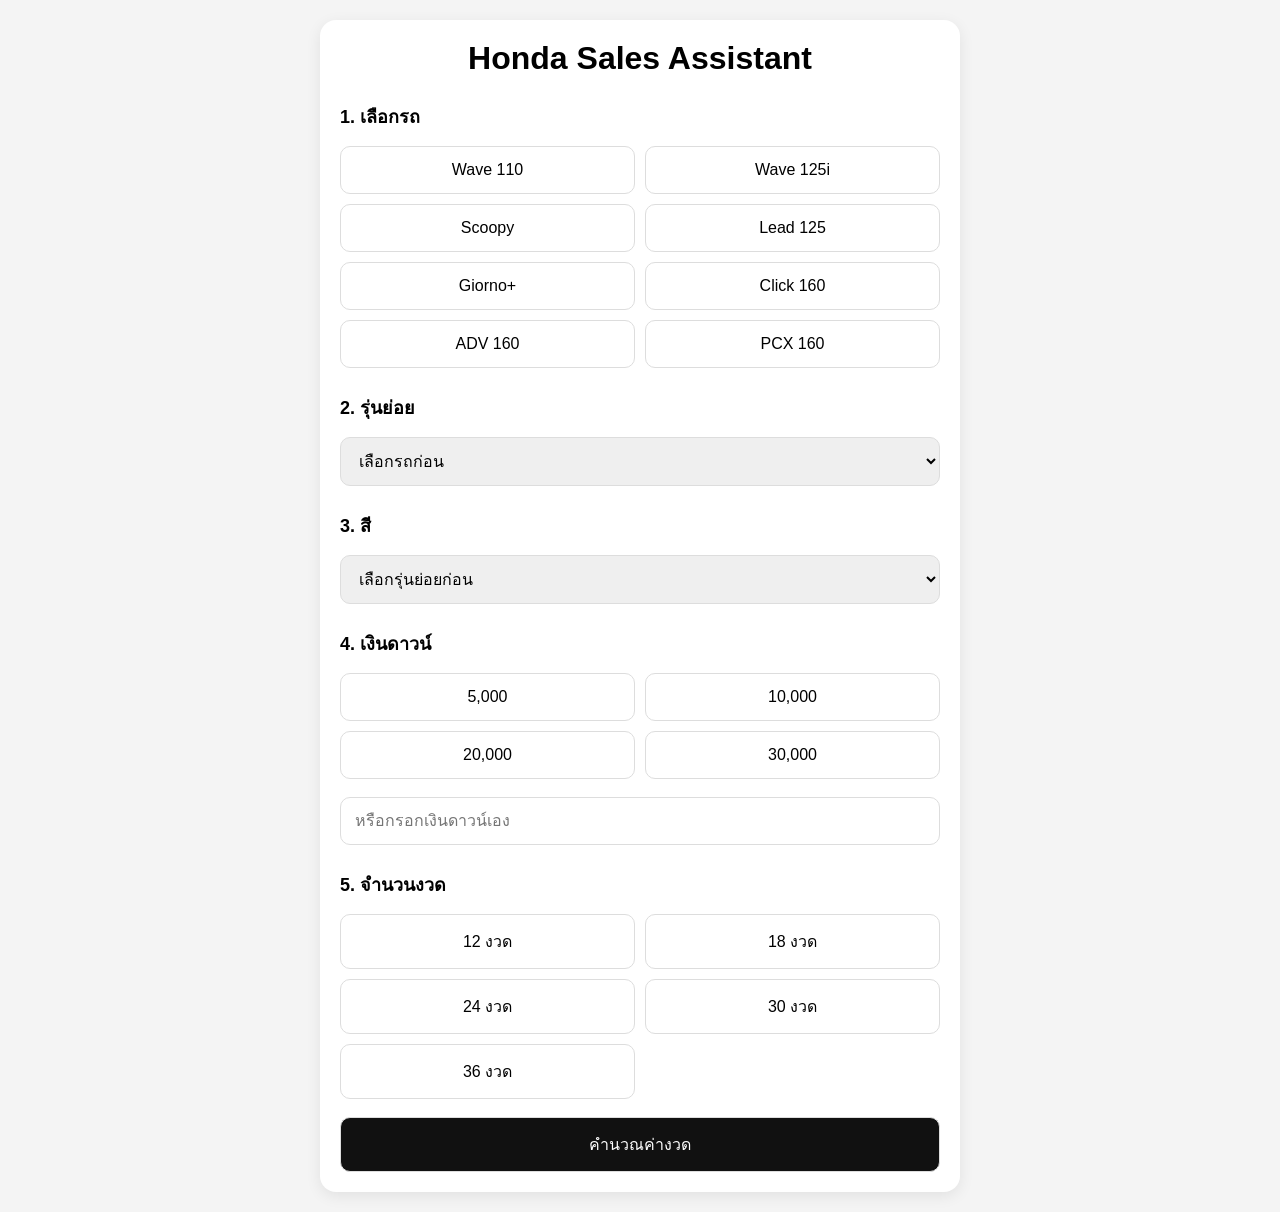
==== index.html @ a8894f1a "Refactor HTML structure and styles for clarity" ====
<!DOCTYPE html>
<html lang="th">
<head>
<meta charset="UTF-8">
<meta name="viewport" content="width=device-width, initial-scale=1.0">
<title>Honda Sales Assistant</title>

<style>
body {
  font-family: Arial, sans-serif;
  background: #f4f4f4;
  margin: 0;
  padding: 20px;
}

.container {
  max-width: 600px;
  margin: auto;
  background: white;
  padding: 20px;
  border-radius: 16px;
  box-shadow: 0 4px 15px rgba(0,0,0,0.08);
}

h1 {
  margin-top: 0;
  text-align: center;
}

h2 {
  font-size: 18px;
  margin-top: 25px;
}

.grid {
  display: grid;
  grid-template-columns: repeat(2, 1fr);
  gap: 10px;
}

button {
  border: 1px solid #ddd;
  background: white;
  padding: 14px;
  border-radius: 10px;
  font-size: 16px;
  cursor: pointer;
}

button.selected {
  background: #111;
  color: white;
}

select, input {
  width: 100%;
  box-sizing: border-box;
  padding: 14px;
  border-radius: 10px;
  border: 1px solid #ddd;
  font-size: 16px;
}

#result {
  margin-top: 25px;
  padding: 15px;
  background: #f1f1f1;
  border-radius: 12px;
  display: none;
}
</style>
</head>

<body>

<div class="container">

<h1>Honda Sales Assistant</h1>

<h2>1. เลือกรถ</h2>

<div class="grid">
  <button onclick="selectCar('Wave110', this)">Wave 110</button>
  <button onclick="selectCar('Wave125i', this)">Wave 125i</button>
  <button onclick="selectCar('Scoopy', this)">Scoopy</button>
  <button onclick="selectCar('Lead125', this)">Lead 125</button>
  <button onclick="selectCar('Giorno+', this)">Giorno+</button>
  <button onclick="selectCar('Click160', this)">Click 160</button>
  <button onclick="selectCar('ADV160', this)">ADV 160</button>
  <button onclick="selectCar('PCX160', this)">PCX 160</button>
</div>

<h2>2. รุ่นย่อย</h2>

<select id="submodel" onchange="selectSubmodel()">
  <option value="">เลือกรถก่อน</option>
</select>

<h2>3. สี</h2>

<select id="color">
  <option value="">เลือกรุ่นย่อยก่อน</option>
</select>

<h2>4. เงินดาวน์</h2>

<div class="grid">
  <button onclick="setDown(5000, this)">5,000</button>
  <button onclick="setDown(10000, this)">10,000</button>
  <button onclick="setDown(20000, this)">20,000</button>
  <button onclick="setDown(30000, this)">30,000</button>
</div>

<br>

<input type="number" id="customDown" placeholder="หรือกรอกเงินดาวน์เอง">

<h2>5. จำนวนงวด</h2>

<div class="grid">
  <button onclick="setMonths(12, this)">12 งวด</button>
  <button onclick="setMonths(18, this)">18 งวด</button>
  <button onclick="setMonths(24, this)">24 งวด</button>
  <button onclick="setMonths(30, this)">30 งวด</button>
  <button onclick="setMonths(36, this)">36 งวด</button>
</div>

<br>

<button onclick="calculate()" style="width:100%; background:#111; color:white;">
คำนวณค่างวด
</button>

<div id="result"></div>

</div>

<script>

const carData = {

  "Wave110": [
    {
      name: "KDBT TH",
      colors: ["ดำ"],
      promo: 45000
    },
    {
      name: "MSBT TH",
      colors: ["น้ำเงิน-ดำ", "ดำ-น้ำตาล"],
      promo: 54200
    },
    {
      name: "MSBT 2TH",
      colors: ["เทา-ดำ"],
      promo: 54200
    },
    {
      name: "MCBT TH",
      colors: ["น้ำเงิน", "แดง"],
      promo: 56700
    },
    {
      name: "MCBT 2TH",
      colors: ["เทา-น้ำตาล"],
      promo: 56700
    },
    {
      name: "MCBT 3TH",
      colors: ["ขาว-น้ำตาล", "ดำ-น้ำตาล"],
      promo: 57200
    }
  ],

  "Wave125i": [
    {
      name: "MSBT TH",
      colors: ["แดง-ดำ", "ดำ"],
      promo: 64800
    },
    {
      name: "CSBT TH",
      colors: ["น้ำตาล-ดำ", "น้ำเงิน-ดำ", "ดำ", "ขาว-ดำ"],
      promo: 67500
    },
    {
      name: "CSBT 2TH",
      colors: ["น้ำตาล-ดำ", "น้ำเงิน-ดำ", "ดำ", "ขาว-ดำ"],
      promo: 69200
    }
  ],

  "Scoopy": [
    {
      name: "2TH",
      colors: ["เทา-ขาว", "ชมพู-ขาว"],
      promo: 49500
    },
    {
      name: "3TH",
      colors: ["เขียว", "ดำ", "ขาว"],
      promo: 53000
    },
    {
      name: "Club12",
      colors: ["ขาว-เทา", "ดำ-แดง", "ขาว-น้ำเงิน"],
      promo: 54500
    }
  ],

  "Lead125": [
    {
      name: "CBS",
      colors: ["ดำ", "ขาว-ดำ"],
      promo: 63500
    },
    {
      name: "ABS",
      colors: ["ดำ", "เทา"],
      promo: 68000
    }
  ],

  "Giorno+": [
    {
      name: "CBS",
      colors: ["เทา-ดำ", "น้ำเงิน-ดำ", "เขียว-ดำ"],
      promo: null
    },
    {
      name: "ABS",
      colors: ["เทา-น้ำตาล", "เหลือง-น้ำตาล", "ดำ-น้ำตาล", "ขาว-น้ำตาล"],
      promo: null
    }
  ],

  "Click160": [
    {
      name: "ABS",
      colors: ["เหลือง-ดำ", "ขาว-ดำ", "ดำ", "เขียว-ดำ"],
      promo: 78500
    }
  ],

  "ADV160": [
    {
      name: "3TH",
      colors: ["น้ำตาล-ดำ", "เขียว-ดำ", "น้ำเงิน-ดำ"],
      promo: 109000
    },
    {
      name: "7TH",
      colors: ["ยังไม่มีข้อมูลสี"],
      promo: 109500
    }
  ],

  "PCX160": [
    {
      name: "Standard",
      colors: ["เขียว-ดำ", "น้ำเงิน-ดำ", "เทา-ดำ"],
      promo: 108300
    },
    {
      name: "RS",
      colors: ["ยังไม่มีข้อมูลสี"],
      promo: 113000
    }
  ]
};

let selectedCar = "";
let selectedSubmodel = null;
let selectedDown = 0;
let selectedMonths = 36;

function selectCar(car, button) {

  selectedCar = car;

  document.querySelectorAll(".grid button").forEach(btn => {
    if (btn.parentElement === button.parentElement) {
      btn.classList.remove("selected");
    }
  });

  button.classList.add("selected");

  const submodel = document.getElementById("submodel");

  submodel.innerHTML = '<option value="">เลือกรุ่นย่อย</option>';

  carData[car].forEach((item, index) => {
    const option = document.createElement("option");

    option.value = index;
    option.textContent = item.name;

    submodel.appendChild(option);
  });

  document.getElementById("color").innerHTML =
    '<option value="">เลือกรุ่นย่อยก่อน</option>';

  document.getElementById("result").style.display = "none";
}

function selectSubmodel() {

  const index = document.getElementById("submodel").value;

  if (index === "") return;

  selectedSubmodel = carData[selectedCar][index];

  const color = document.getElementById("color");

  color.innerHTML = '<option value="">เลือกสี</option>';

  selectedSubmodel.colors.forEach(item => {

    const option = document.createElement("option");

    option.value = item;
    option.textContent = item;

    color.appendChild(option);

  });
}

function setDown(amount, button) {

  selectedDown = amount;

  document.querySelectorAll(".grid button").forEach(btn => {
    if (btn.parentElement === button.parentElement) {
      btn.classList.remove("selected");
    }
  });

  button.classList.add("selected");

  document.getElementById("customDown").value = "";
}

function setMonths(months, button) {

  selectedMonths = months;

  document.querySelectorAll(".grid button").forEach(btn => {
    if (btn.parentElement === button.parentElement) {
      btn.classList.remove("selected");
    }
  });

  button.classList.add("selected");
}

function calculate() {

  const customDown =
    Number(document.getElementById("customDown").value);

  if (customDown > 0) {
    selectedDown = customDown;
  }

  if (!selectedCar) {
    alert("กรุณาเลือกรถ");
    return;
  }

  if (!selectedSubmodel) {
    alert("กรุณาเลือกรุ่นย่อย");
    return;
  }

  if (!selectedSubmodel.promo) {
    alert("รุ่นนี้ยังไม่มีราคาโปรในฐานข้อมูล");
    return;
  }

  const principal =
    selectedSubmodel.promo - selectedDown;

  let rate = 0;

  if (
    selectedCar === "Click160" ||
    selectedCar === "ADV160" ||
    selectedCar === "PCX160"
  ) {
    rate = 0.0099;
  } else {
    if (selectedMonths === 36) rate = 0.0109;
    else if (selectedMonths === 30) rate = 0.0107;
    else rate = 0.0106;
  }

  const interest =
    principal * rate * selectedMonths;

  const total =
    principal + interest;

  const payment =
    total / selectedMonths;

  document.getElementById("result").style.display = "block";

  document.getElementById("result").innerHTML = `
    <h2>ผลคำนวณ</h2>

    <b>${selectedCar}</b><br>
    รุ่นย่อย: ${selectedSubmodel.name}<br>
    สี: ${document.getElementById("color").value || "-"}<br><br>

    ราคาโปร: ${selectedSubmodel.promo.toLocaleString()} บาท<br>
    เงินดาวน์: ${selectedDown.toLocaleString()} บาท<br>
    ยอดจัด: ${principal.toLocaleString(undefined, {
      maximumFractionDigits: 0
    })} บาท<br>
    อัตรา: ${(rate * 100).toFixed(2)}% / เดือน<br>
    จำนวนงวด: ${selectedMonths} งวด<br>

    <hr>

    <strong>
      ประมาณ ${payment.toLocaleString(undefined, {
        minimumFractionDigits: 0,
        maximumFractionDigits: 0
      })} บาท/เดือน
    </strong>
  `;
}

</script>

</body>
</html>
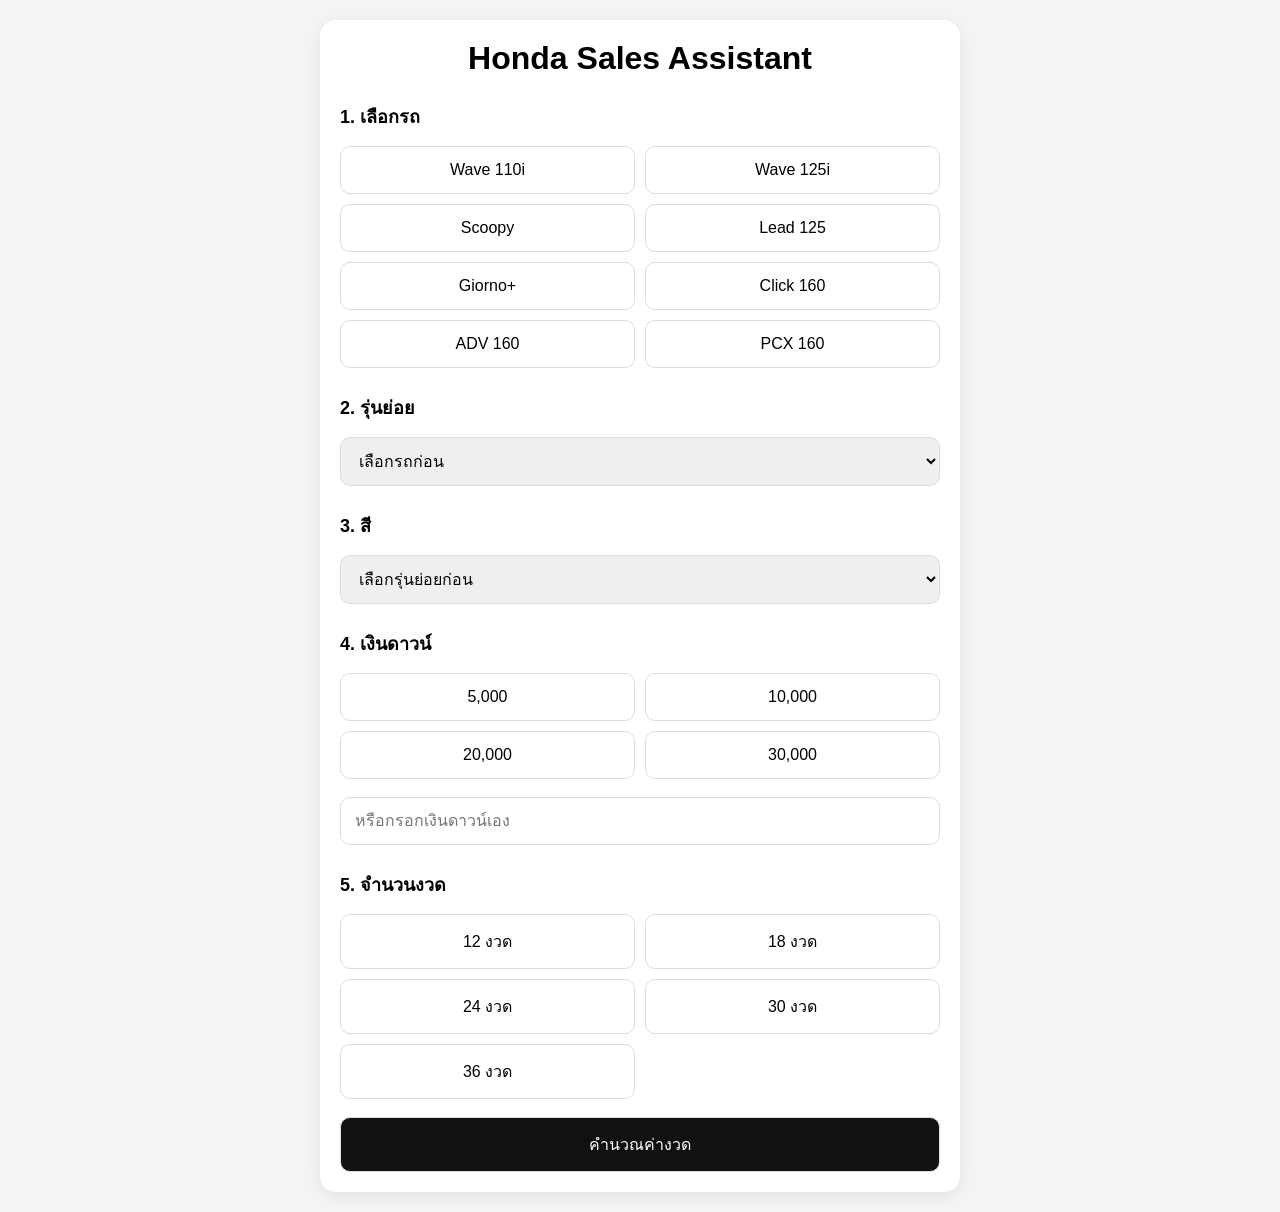
==== commit 8c08c81f: "Modify car selection and promo prices in index.html Updated car selection buttons and modified promo" ====
--- a/index.html
+++ b/index.html
@@ -80,7 +80,7 @@
 <h2>1. เลือกรถ</h2>
 
 <div class="grid">
-  <button onclick="selectCar('Wave110', this)">Wave 110</button>
+  <button onclick="selectCar('Wave110i', this)">Wave 110i</button>
   <button onclick="selectCar('Wave125i', this)">Wave 125i</button>
   <button onclick="selectCar('Scoopy', this)">Scoopy</button>
   <button onclick="selectCar('Lead125', this)">Lead 125</button>
@@ -193,7 +193,7 @@
   "Scoopy": [
     {
       name: "2TH",
-      colors: ["เทา-ขาว", "ชมพู-ขาว"],
+      colors: ["เทา-ขาว"],
       promo: 49500
     },
     {
@@ -225,12 +225,12 @@
     {
       name: "CBS",
       colors: ["เทา-ดำ", "น้ำเงิน-ดำ", "เขียว-ดำ"],
-      promo: null
+      promo: 80200
     },
     {
       name: "ABS",
       colors: ["เทา-น้ำตาล", "เหลือง-น้ำตาล", "ดำ-น้ำตาล", "ขาว-น้ำตาล"],
-      promo: null
+      promo: 86400
     }
   ],
 
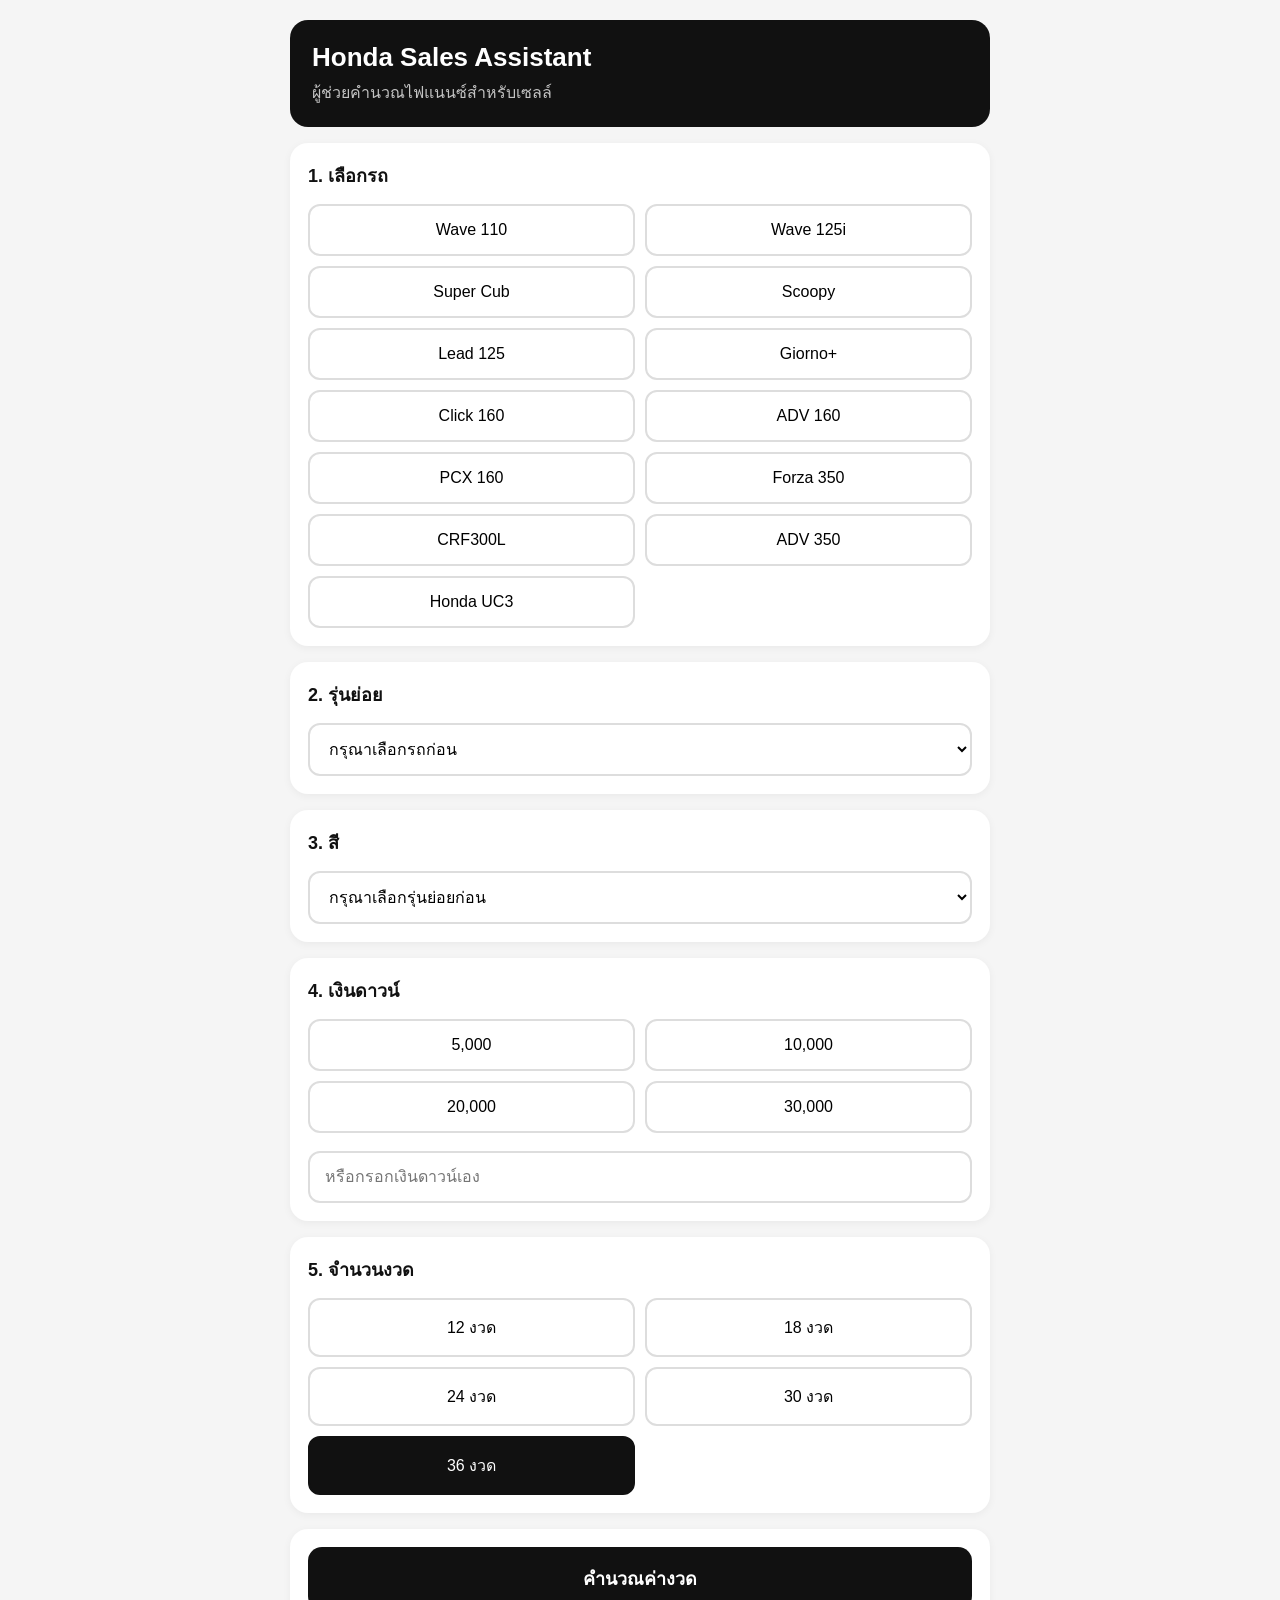
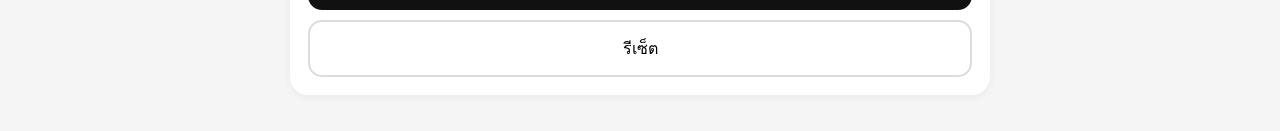
==== commit 674e2bef: "Connect main interface" ====
--- a/index.html
+++ b/index.html
@@ -1,441 +1,382 @@
 <!DOCTYPE html>
 <html lang="th">
+
 <head>
-<meta charset="UTF-8">
-<meta name="viewport" content="width=device-width, initial-scale=1.0">
-<title>Honda Sales Assistant</title>
-
-<style>
-body {
-  font-family: Arial, sans-serif;
-  background: #f4f4f4;
-  margin: 0;
-  padding: 20px;
-}
-
-.container {
-  max-width: 600px;
-  margin: auto;
-  background: white;
-  padding: 20px;
-  border-radius: 16px;
-  box-shadow: 0 4px 15px rgba(0,0,0,0.08);
-}
-
-h1 {
-  margin-top: 0;
-  text-align: center;
-}
-
-h2 {
-  font-size: 18px;
-  margin-top: 25px;
-}
-
-.grid {
-  display: grid;
-  grid-template-columns: repeat(2, 1fr);
-  gap: 10px;
-}
-
-button {
-  border: 1px solid #ddd;
-  background: white;
-  padding: 14px;
-  border-radius: 10px;
-  font-size: 16px;
-  cursor: pointer;
-}
-
-button.selected {
-  background: #111;
-  color: white;
-}
-
-select, input {
-  width: 100%;
-  box-sizing: border-box;
-  padding: 14px;
-  border-radius: 10px;
-  border: 1px solid #ddd;
-  font-size: 16px;
-}
-
-#result {
-  margin-top: 25px;
-  padding: 15px;
-  background: #f1f1f1;
-  border-radius: 12px;
-  display: none;
-}
-</style>
+
+  <meta charset="UTF-8">
+
+  <meta
+    name="viewport"
+    content="width=device-width, initial-scale=1.0"
+  >
+
+  <title>Honda Sales Assistant</title>
+
+  <link
+    rel="stylesheet"
+    href="style.css"
+  >
+
 </head>
 
+
 <body>
 
+
 <div class="container">
 
-<h1>Honda Sales Assistant</h1>
-
-<h2>1. เลือกรถ</h2>
-
-<div class="grid">
-  <button onclick="selectCar('Wave110i', this)">Wave 110i</button>
-  <button onclick="selectCar('Wave125i', this)">Wave 125i</button>
-  <button onclick="selectCar('Scoopy', this)">Scoopy</button>
-  <button onclick="selectCar('Lead125', this)">Lead 125</button>
-  <button onclick="selectCar('Giorno+', this)">Giorno+</button>
-  <button onclick="selectCar('Click160', this)">Click 160</button>
-  <button onclick="selectCar('ADV160', this)">ADV 160</button>
-  <button onclick="selectCar('PCX160', this)">PCX 160</button>
+
+  <!-- HEADER -->
+
+  <div class="header">
+
+    <h1>Honda Sales Assistant</h1>
+
+    <p>
+      ผู้ช่วยคำนวณไฟแนนซ์สำหรับเซลล์
+    </p>
+
+  </div>
+
+
+
+  <!-- เลือกรถ -->
+
+  <div class="card">
+
+    <div class="section-title">
+      1. เลือกรถ
+    </div>
+
+
+    <div class="grid">
+
+
+      <button
+        class="option car-option"
+        onclick="selectCar('Wave 110', this)"
+      >
+        Wave 110
+      </button>
+
+
+      <button
+        class="option car-option"
+        onclick="selectCar('Wave 125i', this)"
+      >
+        Wave 125i
+      </button>
+
+
+      <button
+        class="option car-option"
+        onclick="selectCar('Super Cub', this)"
+      >
+        Super Cub
+      </button>
+
+
+      <button
+        class="option car-option"
+        onclick="selectCar('Scoopy', this)"
+      >
+        Scoopy
+      </button>
+
+
+      <button
+        class="option car-option"
+        onclick="selectCar('Lead 125', this)"
+      >
+        Lead 125
+      </button>
+
+
+      <button
+        class="option car-option"
+        onclick="selectCar('Giorno+', this)"
+      >
+        Giorno+
+      </button>
+
+
+      <button
+        class="option car-option"
+        onclick="selectCar('Click 160', this)"
+      >
+        Click 160
+      </button>
+
+
+      <button
+        class="option car-option"
+        onclick="selectCar('ADV 160', this)"
+      >
+        ADV 160
+      </button>
+
+
+      <button
+        class="option car-option"
+        onclick="selectCar('PCX 160', this)"
+      >
+        PCX 160
+      </button>
+
+
+      <button
+        class="option car-option"
+        onclick="selectCar('Forza 350', this)"
+      >
+        Forza 350
+      </button>
+
+
+      <button
+        class="option car-option"
+        onclick="selectCar('CRF300L', this)"
+      >
+        CRF300L
+      </button>
+
+
+      <button
+        class="option car-option"
+        onclick="selectCar('ADV 350', this)"
+      >
+        ADV 350
+      </button>
+
+
+      <button
+        class="option car-option"
+        onclick="selectCar('UC3', this)"
+      >
+        Honda UC3
+      </button>
+
+
+    </div>
+
+  </div>
+
+
+
+  <!-- รุ่นย่อย -->
+
+  <div class="card">
+
+    <div class="section-title">
+      2. รุ่นย่อย
+    </div>
+
+
+    <select
+      id="modelSelect"
+      onchange="selectModel()"
+    >
+
+      <option value="">
+        กรุณาเลือกรถก่อน
+      </option>
+
+    </select>
+
+  </div>
+
+
+
+  <!-- สี -->
+
+  <div class="card">
+
+    <div class="section-title">
+      3. สี
+    </div>
+
+
+    <select
+      id="colorSelect"
+      onchange="selectColor()"
+    >
+
+      <option value="">
+        กรุณาเลือกรุ่นย่อยก่อน
+      </option>
+
+    </select>
+
+  </div>
+
+
+
+  <!-- เงินดาวน์ -->
+
+  <div class="card">
+
+    <div class="section-title">
+      4. เงินดาวน์
+    </div>
+
+
+    <div class="grid">
+
+
+      <button
+        class="option down-option"
+        onclick="selectDown(5000, this)"
+      >
+        5,000
+      </button>
+
+
+      <button
+        class="option down-option"
+        onclick="selectDown(10000, this)"
+      >
+        10,000
+      </button>
+
+
+      <button
+        class="option down-option"
+        onclick="selectDown(20000, this)"
+      >
+        20,000
+      </button>
+
+
+      <button
+        class="option down-option"
+        onclick="selectDown(30000, this)"
+      >
+        30,000
+      </button>
+
+
+    </div>
+
+
+    <br>
+
+
+    <input
+      id="customDown"
+      type="number"
+      placeholder="หรือกรอกเงินดาวน์เอง"
+      oninput="customDownChanged()"
+    >
+
+  </div>
+
+
+
+  <!-- จำนวนงวด -->
+
+  <div class="card">
+
+    <div class="section-title">
+      5. จำนวนงวด
+    </div>
+
+
+    <div class="grid">
+
+
+      <button
+        class="option month-option"
+        onclick="selectMonths(12, this)"
+      >
+        12 งวด
+      </button>
+
+
+      <button
+        class="option month-option"
+        onclick="selectMonths(18, this)"
+      >
+        18 งวด
+      </button>
+
+
+      <button
+        class="option month-option"
+        onclick="selectMonths(24, this)"
+      >
+        24 งวด
+      </button>
+
+
+      <button
+        class="option month-option"
+        onclick="selectMonths(30, this)"
+      >
+        30 งวด
+      </button>
+
+
+      <button
+        class="option month-option selected"
+        onclick="selectMonths(36, this)"
+      >
+        36 งวด
+      </button>
+
+
+    </div>
+
+  </div>
+
+
+
+  <!-- คำนวณ -->
+
+  <div class="card">
+
+    <button
+      class="calculate"
+      onclick="calculate()"
+    >
+      คำนวณค่างวด
+    </button>
+
+
+    <button
+      class="reset"
+      onclick="resetForm()"
+    >
+      รีเซ็ต
+    </button>
+
+  </div>
+
+
+
+  <!-- ผลลัพธ์ -->
+
+  <div
+    id="result"
+    class="result"
+    style="display:none;"
+  >
+
+  </div>
+
+
 </div>
 
-<h2>2. รุ่นย่อย</h2>
-
-<select id="submodel" onchange="selectSubmodel()">
-  <option value="">เลือกรถก่อน</option>
-</select>
-
-<h2>3. สี</h2>
-
-<select id="color">
-  <option value="">เลือกรุ่นย่อยก่อน</option>
-</select>
-
-<h2>4. เงินดาวน์</h2>
-
-<div class="grid">
-  <button onclick="setDown(5000, this)">5,000</button>
-  <button onclick="setDown(10000, this)">10,000</button>
-  <button onclick="setDown(20000, this)">20,000</button>
-  <button onclick="setDown(30000, this)">30,000</button>
-</div>
-
-<br>
-
-<input type="number" id="customDown" placeholder="หรือกรอกเงินดาวน์เอง">
-
-<h2>5. จำนวนงวด</h2>
-
-<div class="grid">
-  <button onclick="setMonths(12, this)">12 งวด</button>
-  <button onclick="setMonths(18, this)">18 งวด</button>
-  <button onclick="setMonths(24, this)">24 งวด</button>
-  <button onclick="setMonths(30, this)">30 งวด</button>
-  <button onclick="setMonths(36, this)">36 งวด</button>
-</div>
-
-<br>
-
-<button onclick="calculate()" style="width:100%; background:#111; color:white;">
-คำนวณค่างวด
-</button>
-
-<div id="result"></div>
-
-</div>
-
-<script>
-
-const carData = {
-
-  "Wave110": [
-    {
-      name: "KDBT TH",
-      colors: ["ดำ"],
-      promo: 45000
-    },
-    {
-      name: "MSBT TH",
-      colors: ["น้ำเงิน-ดำ", "ดำ-น้ำตาล"],
-      promo: 54200
-    },
-    {
-      name: "MSBT 2TH",
-      colors: ["เทา-ดำ"],
-      promo: 54200
-    },
-    {
-      name: "MCBT TH",
-      colors: ["น้ำเงิน", "แดง"],
-      promo: 56700
-    },
-    {
-      name: "MCBT 2TH",
-      colors: ["เทา-น้ำตาล"],
-      promo: 56700
-    },
-    {
-      name: "MCBT 3TH",
-      colors: ["ขาว-น้ำตาล", "ดำ-น้ำตาล"],
-      promo: 57200
-    }
-  ],
-
-  "Wave125i": [
-    {
-      name: "MSBT TH",
-      colors: ["แดง-ดำ", "ดำ"],
-      promo: 64800
-    },
-    {
-      name: "CSBT TH",
-      colors: ["น้ำตาล-ดำ", "น้ำเงิน-ดำ", "ดำ", "ขาว-ดำ"],
-      promo: 67500
-    },
-    {
-      name: "CSBT 2TH",
-      colors: ["น้ำตาล-ดำ", "น้ำเงิน-ดำ", "ดำ", "ขาว-ดำ"],
-      promo: 69200
-    }
-  ],
-
-  "Scoopy": [
-    {
-      name: "2TH",
-      colors: ["เทา-ขาว"],
-      promo: 49500
-    },
-    {
-      name: "3TH",
-      colors: ["เขียว", "ดำ", "ขาว"],
-      promo: 53000
-    },
-    {
-      name: "Club12",
-      colors: ["ขาว-เทา", "ดำ-แดง", "ขาว-น้ำเงิน"],
-      promo: 54500
-    }
-  ],
-
-  "Lead125": [
-    {
-      name: "CBS",
-      colors: ["ดำ", "ขาว-ดำ"],
-      promo: 63500
-    },
-    {
-      name: "ABS",
-      colors: ["ดำ", "เทา"],
-      promo: 68000
-    }
-  ],
-
-  "Giorno+": [
-    {
-      name: "CBS",
-      colors: ["เทา-ดำ", "น้ำเงิน-ดำ", "เขียว-ดำ"],
-      promo: 80200
-    },
-    {
-      name: "ABS",
-      colors: ["เทา-น้ำตาล", "เหลือง-น้ำตาล", "ดำ-น้ำตาล", "ขาว-น้ำตาล"],
-      promo: 86400
-    }
-  ],
-
-  "Click160": [
-    {
-      name: "ABS",
-      colors: ["เหลือง-ดำ", "ขาว-ดำ", "ดำ", "เขียว-ดำ"],
-      promo: 78500
-    }
-  ],
-
-  "ADV160": [
-    {
-      name: "3TH",
-      colors: ["น้ำตาล-ดำ", "เขียว-ดำ", "น้ำเงิน-ดำ"],
-      promo: 109000
-    },
-    {
-      name: "7TH",
-      colors: ["ยังไม่มีข้อมูลสี"],
-      promo: 109500
-    }
-  ],
-
-  "PCX160": [
-    {
-      name: "Standard",
-      colors: ["เขียว-ดำ", "น้ำเงิน-ดำ", "เทา-ดำ"],
-      promo: 108300
-    },
-    {
-      name: "RS",
-      colors: ["ยังไม่มีข้อมูลสี"],
-      promo: 113000
-    }
-  ]
-};
-
-let selectedCar = "";
-let selectedSubmodel = null;
-let selectedDown = 0;
-let selectedMonths = 36;
-
-function selectCar(car, button) {
-
-  selectedCar = car;
-
-  document.querySelectorAll(".grid button").forEach(btn => {
-    if (btn.parentElement === button.parentElement) {
-      btn.classList.remove("selected");
-    }
-  });
-
-  button.classList.add("selected");
-
-  const submodel = document.getElementById("submodel");
-
-  submodel.innerHTML = '<option value="">เลือกรุ่นย่อย</option>';
-
-  carData[car].forEach((item, index) => {
-    const option = document.createElement("option");
-
-    option.value = index;
-    option.textContent = item.name;
-
-    submodel.appendChild(option);
-  });
-
-  document.getElementById("color").innerHTML =
-    '<option value="">เลือกรุ่นย่อยก่อน</option>';
-
-  document.getElementById("result").style.display = "none";
-}
-
-function selectSubmodel() {
-
-  const index = document.getElementById("submodel").value;
-
-  if (index === "") return;
-
-  selectedSubmodel = carData[selectedCar][index];
-
-  const color = document.getElementById("color");
-
-  color.innerHTML = '<option value="">เลือกสี</option>';
-
-  selectedSubmodel.colors.forEach(item => {
-
-    const option = document.createElement("option");
-
-    option.value = item;
-    option.textContent = item;
-
-    color.appendChild(option);
-
-  });
-}
-
-function setDown(amount, button) {
-
-  selectedDown = amount;
-
-  document.querySelectorAll(".grid button").forEach(btn => {
-    if (btn.parentElement === button.parentElement) {
-      btn.classList.remove("selected");
-    }
-  });
-
-  button.classList.add("selected");
-
-  document.getElementById("customDown").value = "";
-}
-
-function setMonths(months, button) {
-
-  selectedMonths = months;
-
-  document.querySelectorAll(".grid button").forEach(btn => {
-    if (btn.parentElement === button.parentElement) {
-      btn.classList.remove("selected");
-    }
-  });
-
-  button.classList.add("selected");
-}
-
-function calculate() {
-
-  const customDown =
-    Number(document.getElementById("customDown").value);
-
-  if (customDown > 0) {
-    selectedDown = customDown;
-  }
-
-  if (!selectedCar) {
-    alert("กรุณาเลือกรถ");
-    return;
-  }
-
-  if (!selectedSubmodel) {
-    alert("กรุณาเลือกรุ่นย่อย");
-    return;
-  }
-
-  if (!selectedSubmodel.promo) {
-    alert("รุ่นนี้ยังไม่มีราคาโปรในฐานข้อมูล");
-    return;
-  }
-
-  const principal =
-    selectedSubmodel.promo - selectedDown;
-
-  let rate = 0;
-
-  if (
-    selectedCar === "Click160" ||
-    selectedCar === "ADV160" ||
-    selectedCar === "PCX160"
-  ) {
-    rate = 0.0099;
-  } else {
-    if (selectedMonths === 36) rate = 0.0109;
-    else if (selectedMonths === 30) rate = 0.0107;
-    else rate = 0.0106;
-  }
-
-  const interest =
-    principal * rate * selectedMonths;
-
-  const total =
-    principal + interest;
-
-  const payment =
-    total / selectedMonths;
-
-  document.getElementById("result").style.display = "block";
-
-  document.getElementById("result").innerHTML = `
-    <h2>ผลคำนวณ</h2>
-
-    <b>${selectedCar}</b><br>
-    รุ่นย่อย: ${selectedSubmodel.name}<br>
-    สี: ${document.getElementById("color").value || "-"}<br><br>
-
-    ราคาโปร: ${selectedSubmodel.promo.toLocaleString()} บาท<br>
-    เงินดาวน์: ${selectedDown.toLocaleString()} บาท<br>
-    ยอดจัด: ${principal.toLocaleString(undefined, {
-      maximumFractionDigits: 0
-    })} บาท<br>
-    อัตรา: ${(rate * 100).toFixed(2)}% / เดือน<br>
-    จำนวนงวด: ${selectedMonths} งวด<br>
-
-    <hr>
-
-    <strong>
-      ประมาณ ${payment.toLocaleString(undefined, {
-        minimumFractionDigits: 0,
-        maximumFractionDigits: 0
-      })} บาท/เดือน
-    </strong>
-  `;
-}
-
-</script>
+
+
+<!-- ฐานข้อมูลรถ -->
+
+<script src="motorcycles.js"></script>
+
+
+<!-- ระบบคำนวณ -->
+
+<script src="app.js"></script>
+
 
 </body>
+
 </html>
--- a/style.css
+++ b/style.css
@@ -0,0 +1,146 @@
+* {
+  box-sizing: border-box;
+}
+
+body {
+  margin: 0;
+  padding: 20px;
+  background: #f5f5f5;
+  font-family: Arial, sans-serif;
+  color: #111;
+}
+
+.container {
+  max-width: 700px;
+  margin: 0 auto;
+}
+
+.header {
+  background: #111;
+  color: white;
+  padding: 22px;
+  border-radius: 18px;
+  margin-bottom: 16px;
+}
+
+.header h1 {
+  margin: 0;
+  font-size: 26px;
+}
+
+.header p {
+  margin: 7px 0 0;
+  opacity: 0.75;
+}
+
+.card {
+  background: white;
+  padding: 18px;
+  border-radius: 18px;
+  margin-bottom: 16px;
+  box-shadow: 0 2px 8px rgba(0,0,0,0.05);
+}
+
+.section-title {
+  font-size: 18px;
+  font-weight: bold;
+  margin-bottom: 14px;
+}
+
+.grid {
+  display: grid;
+  grid-template-columns: repeat(2, 1fr);
+  gap: 10px;
+}
+
+.option {
+  width: 100%;
+  padding: 15px 10px;
+  background: white;
+  border: 2px solid #ddd;
+  border-radius: 12px;
+  font-size: 16px;
+  cursor: pointer;
+}
+
+.option.selected {
+  background: #111;
+  color: white;
+  border-color: #111;
+}
+
+select,
+input {
+  width: 100%;
+  padding: 15px;
+  border: 2px solid #ddd;
+  border-radius: 12px;
+  background: white;
+  font-size: 16px;
+}
+
+.calculate {
+  width: 100%;
+  padding: 17px;
+  border: none;
+  border-radius: 14px;
+  background: #111;
+  color: white;
+  font-size: 18px;
+  font-weight: bold;
+}
+
+.reset {
+  width: 100%;
+  padding: 14px;
+  border: 2px solid #ddd;
+  border-radius: 14px;
+  background: white;
+  font-size: 16px;
+  margin-top: 10px;
+}
+
+.result {
+  background: #111;
+  color: white;
+  padding: 20px;
+  border-radius: 18px;
+  margin-top: 16px;
+}
+
+.result h2 {
+  margin-top: 0;
+}
+
+.row {
+  display: flex;
+  justify-content: space-between;
+  padding: 8px 0;
+  border-bottom: 1px solid #333;
+}
+
+.highlight {
+  font-size: 26px;
+  font-weight: bold;
+  margin-top: 15px;
+}
+
+.small {
+  color: #777;
+  font-size: 14px;
+  margin-top: 8px;
+}
+
+@media (max-width: 480px) {
+  body {
+    padding: 12px;
+  }
+
+  .grid {
+    grid-template-columns: 1fr 1fr;
+  }
+
+  .header h1 {
+    font-size: 22px;
+  }
+}
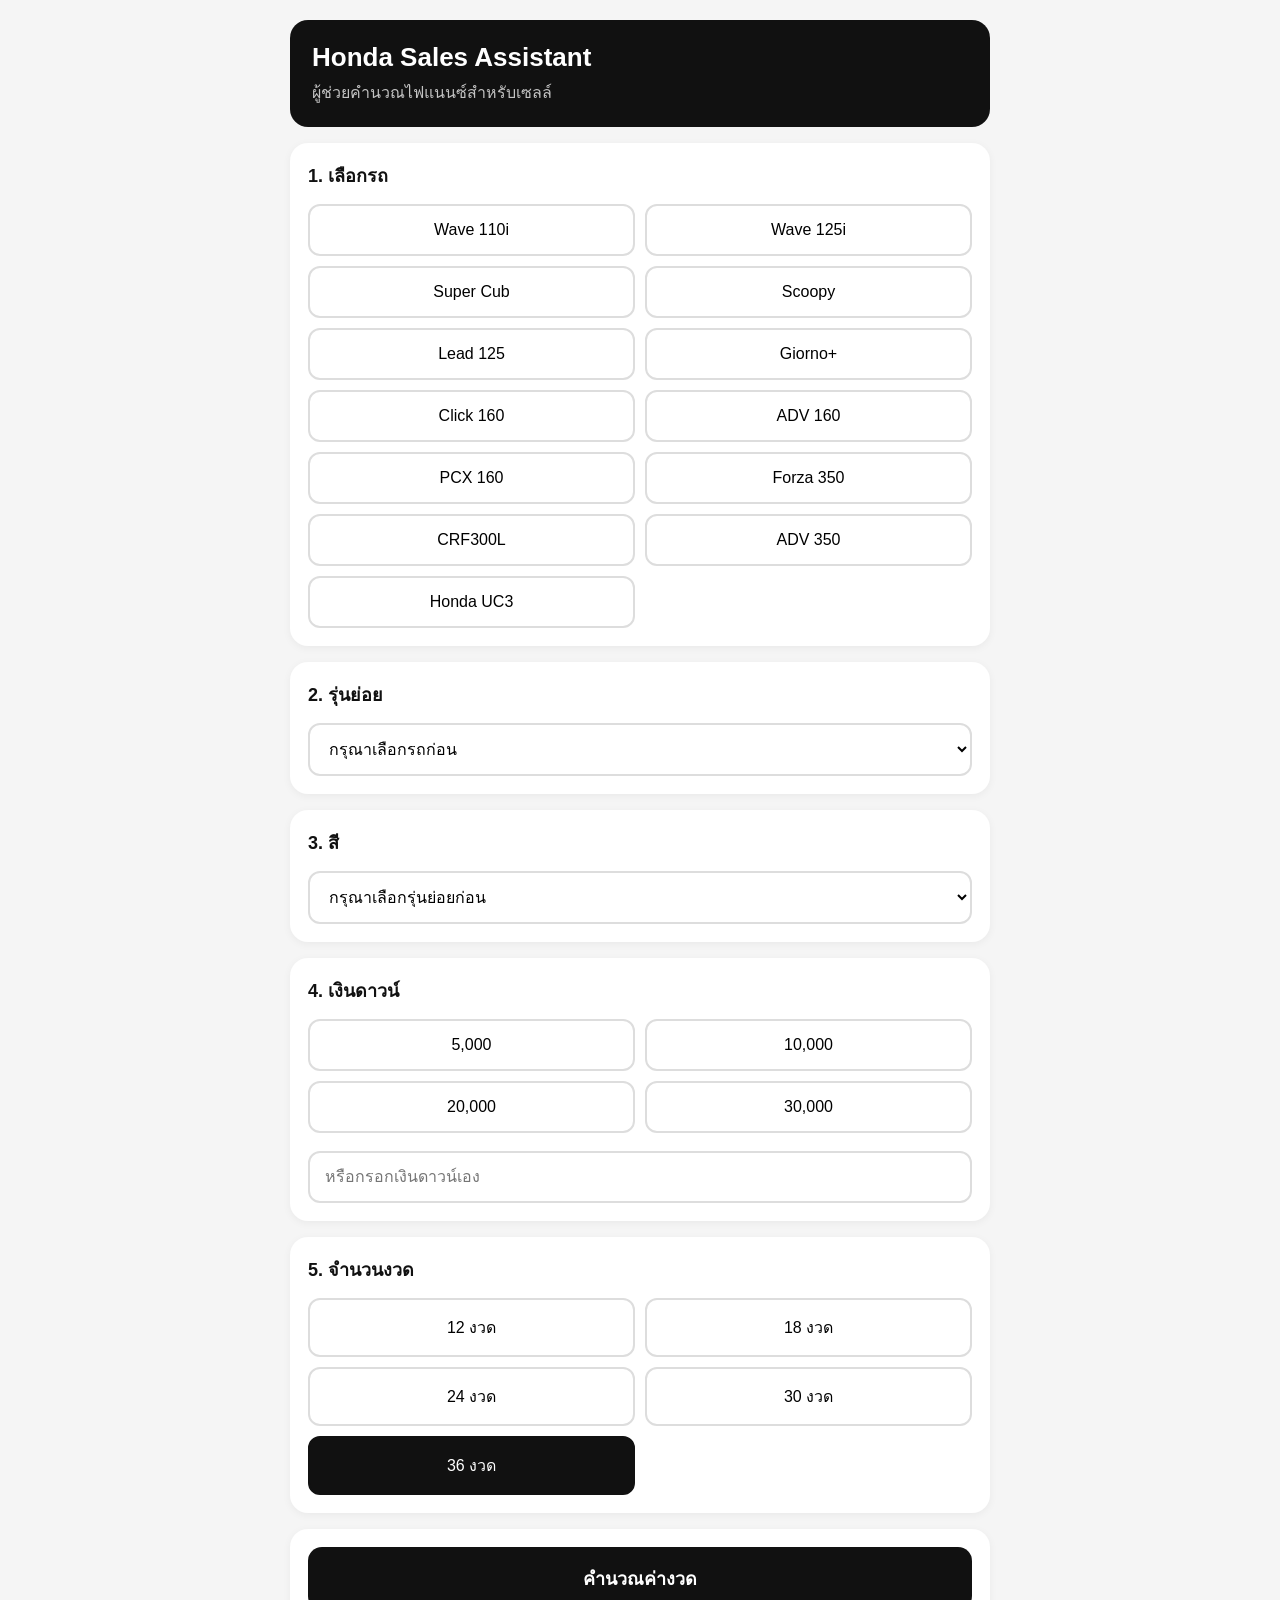
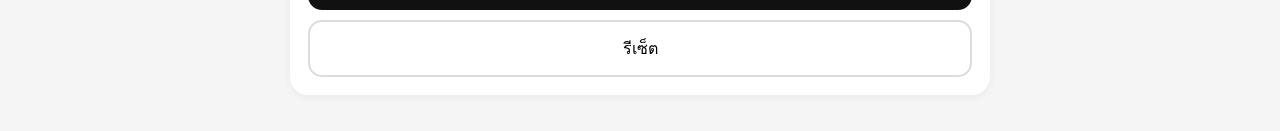
==== commit 3daab92c: "Change button label from 'Wave 110' to 'Wave 110i'" ====
--- a/index.html
+++ b/index.html
@@ -54,9 +54,9 @@
 
       <button
         class="option car-option"
-        onclick="selectCar('Wave 110', this)"
-      >
-        Wave 110
+        onclick="selectCar('Wave 110i', this)"
+      >
+        Wave 110i
       </button>
 
 
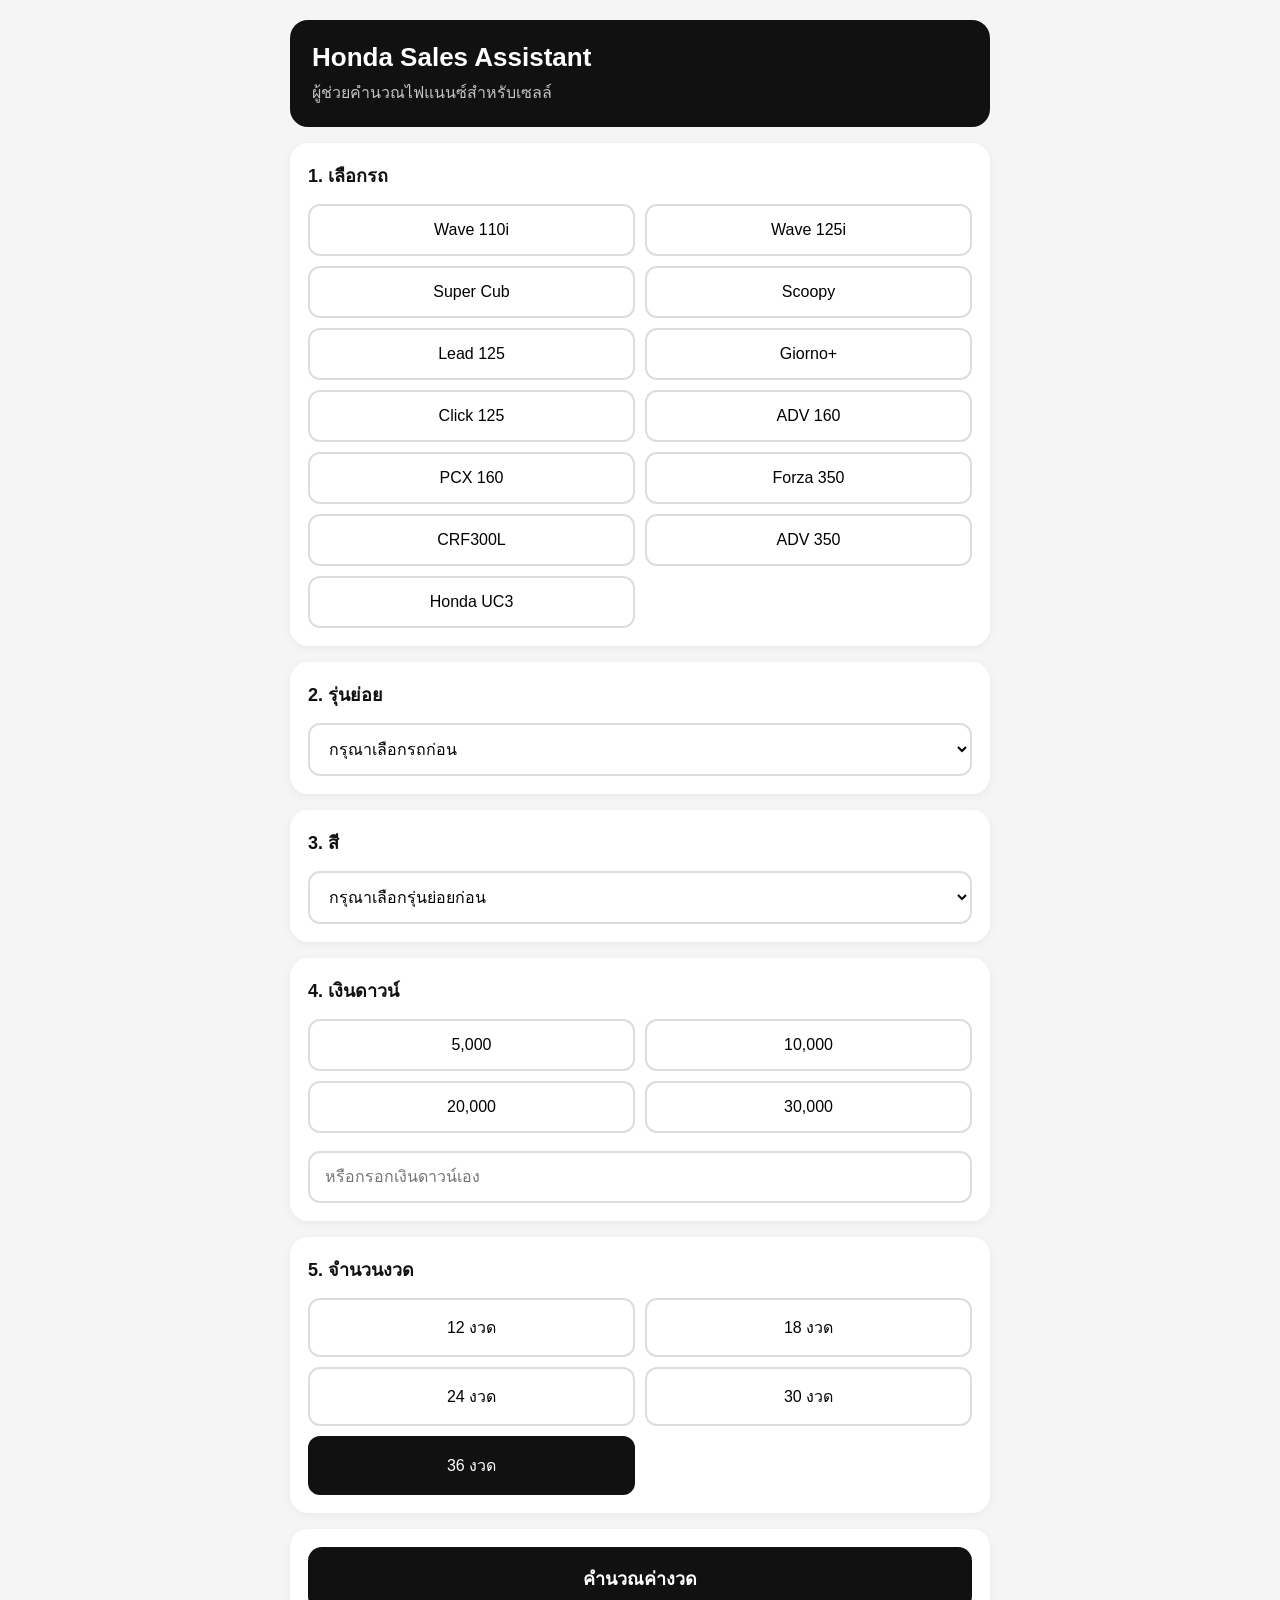
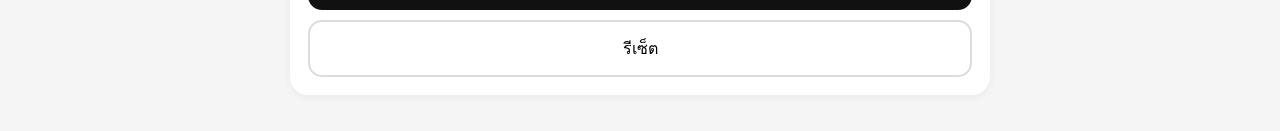
==== commit 30662337: "Change button text and onclick handler for car option" ====
--- a/index.html
+++ b/index.html
@@ -102,9 +102,9 @@
 
       <button
         class="option car-option"
-        onclick="selectCar('Click 160', this)"
-      >
-        Click 160
+        onclick="selectCar('Click 125', this)"
+      >
+        Click 125
       </button>
 
 
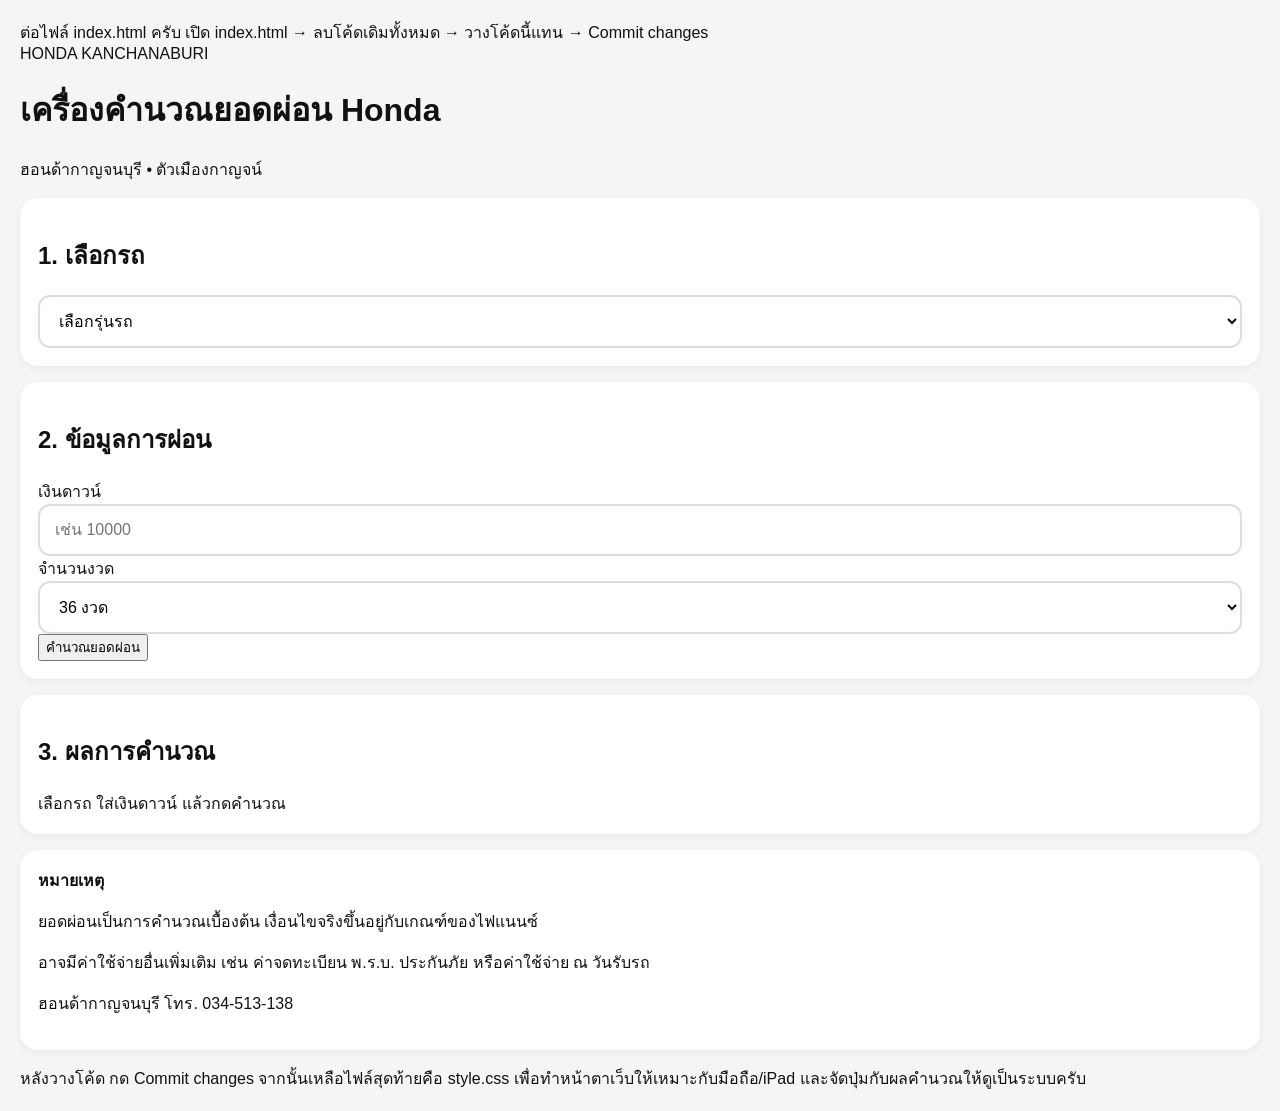
==== commit 6607016d: "Replace index.html content for Honda sales assistant Updated the index.html file to replace the exis" ====
--- a/index.html
+++ b/index.html
@@ -1,382 +1,110 @@
+ต่อไฟล์ index.html ครับ
+
+เปิด index.html → ลบโค้ดเดิมทั้งหมด → วางโค้ดนี้แทน → Commit changes
+
 <!DOCTYPE html>
 <html lang="th">
+<head>
+    <meta charset="UTF-8">
+    <meta name="viewport"
+          content="width=device-width, initial-scale=1.0">
+    <title>Honda กาญจนบุรี - เครื่องคำนวณผ่อน</title>
+    <link rel="stylesheet" href="style.css">
+</head>
+<body>
+<div class="wrap">
+    <header>
+        <div class="brand">
+            HONDA KANCHANABURI
+        </div>
+        <h1>เครื่องคำนวณยอดผ่อน Honda</h1>
+        <p>
+            ฮอนด้ากาญจนบุรี • ตัวเมืองกาญจน์
+        </p>
+    </header>
+    <!-- เลือกรถ -->
+    <section class="card">
+        <h2>1. เลือกรถ</h2>
+        <select id="bike">
+            <option value="">
+                เลือกรุ่นรถ
+            </option>
+        </select>
+    </section>
+    <!-- ข้อมูลการผ่อน -->
+    <section class="card">
+        <h2>2. ข้อมูลการผ่อน</h2>
+        <label>
+            เงินดาวน์
+        </label>
+        <input
+            id="down"
+            type="number"
+            inputmode="numeric"
+            placeholder="เช่น 10000"
+        >
+        <label>
+            จำนวนงวด
+        </label>
+        <select id="months">
+            <option value="12">
+                12 งวด
+            </option>
+            <option value="18">
+                18 งวด
+            </option>
+            <option value="24">
+                24 งวด
+            </option>
+            <option value="30">
+                30 งวด
+            </option>
+            <option value="36" selected>
+                36 งวด
+            </option>
+        </select>
+        <button
+            onclick="calculate()"
+            class="main-btn"
+        >
+            คำนวณยอดผ่อน
+        </button>
+    </section>
+    <!-- ผลลัพธ์ -->
+    <section class="card">
+        <h2>3. ผลการคำนวณ</h2>
+        <div id="result">
+            <div class="empty">
+                เลือกรถ ใส่เงินดาวน์
+                แล้วกดคำนวณ
+            </div>
+        </div>
+    </section>
+    <!-- หมายเหตุ -->
+    <section class="card note">
+        <strong>หมายเหตุ</strong>
+        <p>
+            ยอดผ่อนเป็นการคำนวณเบื้องต้น
+            เงื่อนไขจริงขึ้นอยู่กับเกณฑ์ของไฟแนนซ์
+        </p>
+        <p>
+            อาจมีค่าใช้จ่ายอื่นเพิ่มเติม
+            เช่น ค่าจดทะเบียน พ.ร.บ.
+            ประกันภัย หรือค่าใช้จ่าย ณ วันรับรถ
+        </p>
+        <p>
+            ฮอนด้ากาญจนบุรี
+            โทร. 034-513-138
+        </p>
+    </section>
+</div>
+<script src="motorcycles.js"></script>
+<script src="app.js"></script>
+</body>
+</html>
 
-<head>
+หลังวางโค้ด
 
-  <meta charset="UTF-8">
+กด Commit changes
 
-  <meta
-    name="viewport"
-    content="width=device-width, initial-scale=1.0"
-  >
-
-  <title>Honda Sales Assistant</title>
-
-  <link
-    rel="stylesheet"
-    href="style.css"
-  >
-
-</head>
-
-
-<body>
-
-
-<div class="container">
-
-
-  <!-- HEADER -->
-
-  <div class="header">
-
-    <h1>Honda Sales Assistant</h1>
-
-    <p>
-      ผู้ช่วยคำนวณไฟแนนซ์สำหรับเซลล์
-    </p>
-
-  </div>
-
-
-
-  <!-- เลือกรถ -->
-
-  <div class="card">
-
-    <div class="section-title">
-      1. เลือกรถ
-    </div>
-
-
-    <div class="grid">
-
-
-      <button
-        class="option car-option"
-        onclick="selectCar('Wave 110i', this)"
-      >
-        Wave 110i
-      </button>
-
-
-      <button
-        class="option car-option"
-        onclick="selectCar('Wave 125i', this)"
-      >
-        Wave 125i
-      </button>
-
-
-      <button
-        class="option car-option"
-        onclick="selectCar('Super Cub', this)"
-      >
-        Super Cub
-      </button>
-
-
-      <button
-        class="option car-option"
-        onclick="selectCar('Scoopy', this)"
-      >
-        Scoopy
-      </button>
-
-
-      <button
-        class="option car-option"
-        onclick="selectCar('Lead 125', this)"
-      >
-        Lead 125
-      </button>
-
-
-      <button
-        class="option car-option"
-        onclick="selectCar('Giorno+', this)"
-      >
-        Giorno+
-      </button>
-
-
-      <button
-        class="option car-option"
-        onclick="selectCar('Click 125', this)"
-      >
-        Click 125
-      </button>
-
-
-      <button
-        class="option car-option"
-        onclick="selectCar('ADV 160', this)"
-      >
-        ADV 160
-      </button>
-
-
-      <button
-        class="option car-option"
-        onclick="selectCar('PCX 160', this)"
-      >
-        PCX 160
-      </button>
-
-
-      <button
-        class="option car-option"
-        onclick="selectCar('Forza 350', this)"
-      >
-        Forza 350
-      </button>
-
-
-      <button
-        class="option car-option"
-        onclick="selectCar('CRF300L', this)"
-      >
-        CRF300L
-      </button>
-
-
-      <button
-        class="option car-option"
-        onclick="selectCar('ADV 350', this)"
-      >
-        ADV 350
-      </button>
-
-
-      <button
-        class="option car-option"
-        onclick="selectCar('UC3', this)"
-      >
-        Honda UC3
-      </button>
-
-
-    </div>
-
-  </div>
-
-
-
-  <!-- รุ่นย่อย -->
-
-  <div class="card">
-
-    <div class="section-title">
-      2. รุ่นย่อย
-    </div>
-
-
-    <select
-      id="modelSelect"
-      onchange="selectModel()"
-    >
-
-      <option value="">
-        กรุณาเลือกรถก่อน
-      </option>
-
-    </select>
-
-  </div>
-
-
-
-  <!-- สี -->
-
-  <div class="card">
-
-    <div class="section-title">
-      3. สี
-    </div>
-
-
-    <select
-      id="colorSelect"
-      onchange="selectColor()"
-    >
-
-      <option value="">
-        กรุณาเลือกรุ่นย่อยก่อน
-      </option>
-
-    </select>
-
-  </div>
-
-
-
-  <!-- เงินดาวน์ -->
-
-  <div class="card">
-
-    <div class="section-title">
-      4. เงินดาวน์
-    </div>
-
-
-    <div class="grid">
-
-
-      <button
-        class="option down-option"
-        onclick="selectDown(5000, this)"
-      >
-        5,000
-      </button>
-
-
-      <button
-        class="option down-option"
-        onclick="selectDown(10000, this)"
-      >
-        10,000
-      </button>
-
-
-      <button
-        class="option down-option"
-        onclick="selectDown(20000, this)"
-      >
-        20,000
-      </button>
-
-
-      <button
-        class="option down-option"
-        onclick="selectDown(30000, this)"
-      >
-        30,000
-      </button>
-
-
-    </div>
-
-
-    <br>
-
-
-    <input
-      id="customDown"
-      type="number"
-      placeholder="หรือกรอกเงินดาวน์เอง"
-      oninput="customDownChanged()"
-    >
-
-  </div>
-
-
-
-  <!-- จำนวนงวด -->
-
-  <div class="card">
-
-    <div class="section-title">
-      5. จำนวนงวด
-    </div>
-
-
-    <div class="grid">
-
-
-      <button
-        class="option month-option"
-        onclick="selectMonths(12, this)"
-      >
-        12 งวด
-      </button>
-
-
-      <button
-        class="option month-option"
-        onclick="selectMonths(18, this)"
-      >
-        18 งวด
-      </button>
-
-
-      <button
-        class="option month-option"
-        onclick="selectMonths(24, this)"
-      >
-        24 งวด
-      </button>
-
-
-      <button
-        class="option month-option"
-        onclick="selectMonths(30, this)"
-      >
-        30 งวด
-      </button>
-
-
-      <button
-        class="option month-option selected"
-        onclick="selectMonths(36, this)"
-      >
-        36 งวด
-      </button>
-
-
-    </div>
-
-  </div>
-
-
-
-  <!-- คำนวณ -->
-
-  <div class="card">
-
-    <button
-      class="calculate"
-      onclick="calculate()"
-    >
-      คำนวณค่างวด
-    </button>
-
-
-    <button
-      class="reset"
-      onclick="resetForm()"
-    >
-      รีเซ็ต
-    </button>
-
-  </div>
-
-
-
-  <!-- ผลลัพธ์ -->
-
-  <div
-    id="result"
-    class="result"
-    style="display:none;"
-  >
-
-  </div>
-
-
-</div>
-
-
-
-<!-- ฐานข้อมูลรถ -->
-
-<script src="motorcycles.js"></script>
-
-
-<!-- ระบบคำนวณ -->
-
-<script src="app.js"></script>
-
-
-</body>
-
-</html>
+จากนั้นเหลือไฟล์สุดท้ายคือ style.css เพื่อทำหน้าตาเว็บให้เหมาะกับมือถือ/iPad และจัดปุ่มกับผลคำนวณให้ดูเป็นระบบครับ
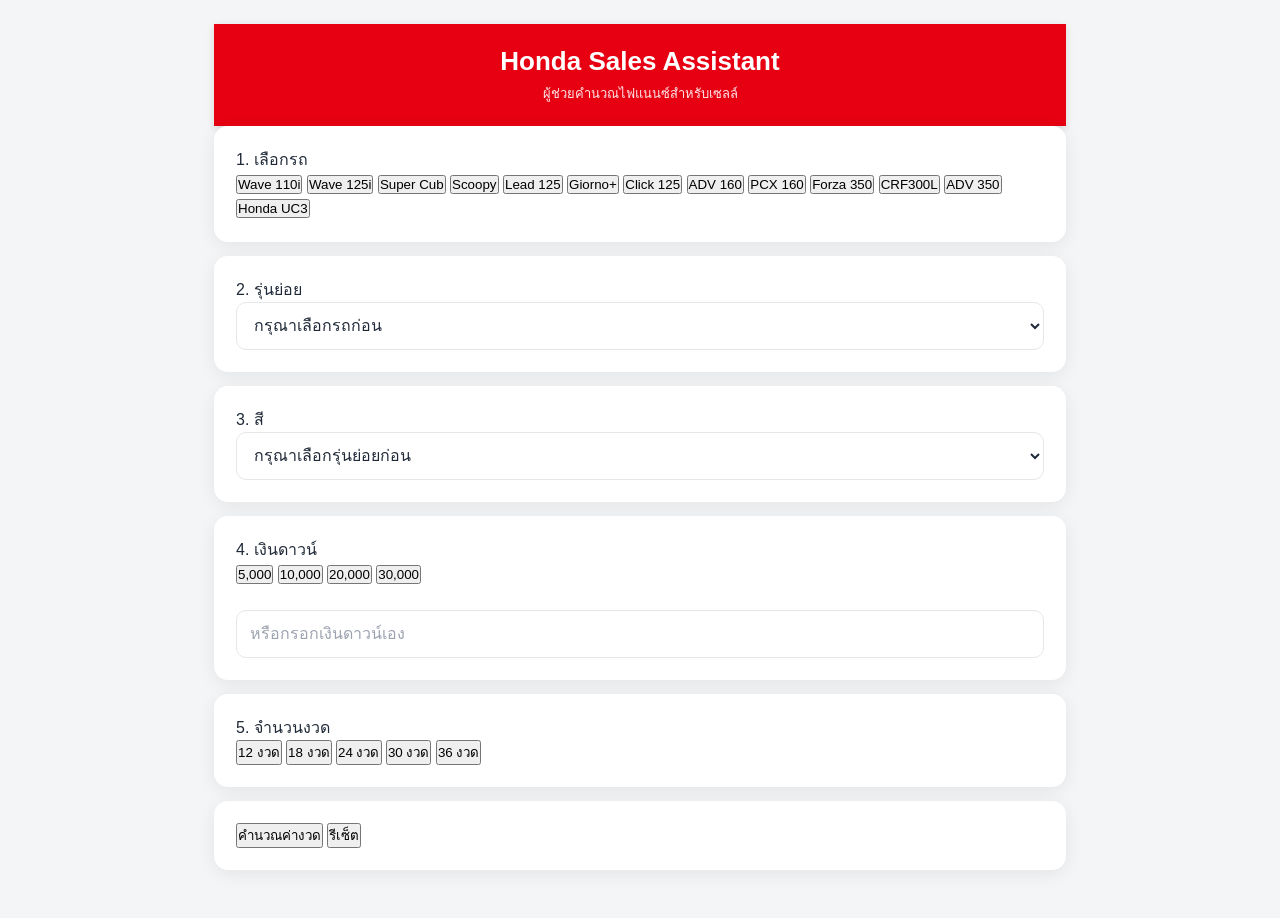
==== commit 1da676aa: "Replace index.html content with new layout" ====
--- a/index.html
+++ b/index.html
@@ -1,110 +1,382 @@
-ต่อไฟล์ index.html ครับ
-
-เปิด index.html → ลบโค้ดเดิมทั้งหมด → วางโค้ดนี้แทน → Commit changes
-
 <!DOCTYPE html>
 <html lang="th">
+
 <head>
-    <meta charset="UTF-8">
-    <meta name="viewport"
-          content="width=device-width, initial-scale=1.0">
-    <title>Honda กาญจนบุรี - เครื่องคำนวณผ่อน</title>
-    <link rel="stylesheet" href="style.css">
+
+  <meta charset="UTF-8">
+
+  <meta
+    name="viewport"
+    content="width=device-width, initial-scale=1.0"
+  >
+
+  <title>Honda Sales Assistant</title>
+
+  <link
+    rel="stylesheet"
+    href="style.css"
+  >
+
 </head>
+
+
 <body>
-<div class="wrap">
-    <header>
-        <div class="brand">
-            HONDA KANCHANABURI
-        </div>
-        <h1>เครื่องคำนวณยอดผ่อน Honda</h1>
-        <p>
-            ฮอนด้ากาญจนบุรี • ตัวเมืองกาญจน์
-        </p>
-    </header>
-    <!-- เลือกรถ -->
-    <section class="card">
-        <h2>1. เลือกรถ</h2>
-        <select id="bike">
-            <option value="">
-                เลือกรุ่นรถ
-            </option>
-        </select>
-    </section>
-    <!-- ข้อมูลการผ่อน -->
-    <section class="card">
-        <h2>2. ข้อมูลการผ่อน</h2>
-        <label>
-            เงินดาวน์
-        </label>
-        <input
-            id="down"
-            type="number"
-            inputmode="numeric"
-            placeholder="เช่น 10000"
-        >
-        <label>
-            จำนวนงวด
-        </label>
-        <select id="months">
-            <option value="12">
-                12 งวด
-            </option>
-            <option value="18">
-                18 งวด
-            </option>
-            <option value="24">
-                24 งวด
-            </option>
-            <option value="30">
-                30 งวด
-            </option>
-            <option value="36" selected>
-                36 งวด
-            </option>
-        </select>
-        <button
-            onclick="calculate()"
-            class="main-btn"
-        >
-            คำนวณยอดผ่อน
-        </button>
-    </section>
-    <!-- ผลลัพธ์ -->
-    <section class="card">
-        <h2>3. ผลการคำนวณ</h2>
-        <div id="result">
-            <div class="empty">
-                เลือกรถ ใส่เงินดาวน์
-                แล้วกดคำนวณ
-            </div>
-        </div>
-    </section>
-    <!-- หมายเหตุ -->
-    <section class="card note">
-        <strong>หมายเหตุ</strong>
-        <p>
-            ยอดผ่อนเป็นการคำนวณเบื้องต้น
-            เงื่อนไขจริงขึ้นอยู่กับเกณฑ์ของไฟแนนซ์
-        </p>
-        <p>
-            อาจมีค่าใช้จ่ายอื่นเพิ่มเติม
-            เช่น ค่าจดทะเบียน พ.ร.บ.
-            ประกันภัย หรือค่าใช้จ่าย ณ วันรับรถ
-        </p>
-        <p>
-            ฮอนด้ากาญจนบุรี
-            โทร. 034-513-138
-        </p>
-    </section>
+
+
+<div class="container">
+
+
+  <!-- HEADER -->
+
+  <div class="header">
+
+    <h1>Honda Sales Assistant</h1>
+
+    <p>
+      ผู้ช่วยคำนวณไฟแนนซ์สำหรับเซลล์
+    </p>
+
+  </div>
+
+
+
+  <!-- เลือกรถ -->
+
+  <div class="card">
+
+    <div class="section-title">
+      1. เลือกรถ
+    </div>
+
+
+    <div class="grid">
+
+
+      <button
+        class="option car-option"
+        onclick="selectCar('Wave 110i', this)"
+      >
+        Wave 110i
+      </button>
+
+
+      <button
+        class="option car-option"
+        onclick="selectCar('Wave 125i', this)"
+      >
+        Wave 125i
+      </button>
+
+
+      <button
+        class="option car-option"
+        onclick="selectCar('Super Cub', this)"
+      >
+        Super Cub
+      </button>
+
+
+      <button
+        class="option car-option"
+        onclick="selectCar('Scoopy', this)"
+      >
+        Scoopy
+      </button>
+
+
+      <button
+        class="option car-option"
+        onclick="selectCar('Lead 125', this)"
+      >
+        Lead 125
+      </button>
+
+
+      <button
+        class="option car-option"
+        onclick="selectCar('Giorno+', this)"
+      >
+        Giorno+
+      </button>
+
+
+      <button
+        class="option car-option"
+        onclick="selectCar('Click 125', this)"
+      >
+        Click 125
+      </button>
+
+
+      <button
+        class="option car-option"
+        onclick="selectCar('ADV 160', this)"
+      >
+        ADV 160
+      </button>
+
+
+      <button
+        class="option car-option"
+        onclick="selectCar('PCX 160', this)"
+      >
+        PCX 160
+      </button>
+
+
+      <button
+        class="option car-option"
+        onclick="selectCar('Forza 350', this)"
+      >
+        Forza 350
+      </button>
+
+
+      <button
+        class="option car-option"
+        onclick="selectCar('CRF300L', this)"
+      >
+        CRF300L
+      </button>
+
+
+      <button
+        class="option car-option"
+        onclick="selectCar('ADV 350', this)"
+      >
+        ADV 350
+      </button>
+
+
+      <button
+        class="option car-option"
+        onclick="selectCar('UC3', this)"
+      >
+        Honda UC3
+      </button>
+
+
+    </div>
+
+  </div>
+
+
+
+  <!-- รุ่นย่อย -->
+
+  <div class="card">
+
+    <div class="section-title">
+      2. รุ่นย่อย
+    </div>
+
+
+    <select
+      id="modelSelect"
+      onchange="selectModel()"
+    >
+
+      <option value="">
+        กรุณาเลือกรถก่อน
+      </option>
+
+    </select>
+
+  </div>
+
+
+
+  <!-- สี -->
+
+  <div class="card">
+
+    <div class="section-title">
+      3. สี
+    </div>
+
+
+    <select
+      id="colorSelect"
+      onchange="selectColor()"
+    >
+
+      <option value="">
+        กรุณาเลือกรุ่นย่อยก่อน
+      </option>
+
+    </select>
+
+  </div>
+
+
+
+  <!-- เงินดาวน์ -->
+
+  <div class="card">
+
+    <div class="section-title">
+      4. เงินดาวน์
+    </div>
+
+
+    <div class="grid">
+
+
+      <button
+        class="option down-option"
+        onclick="selectDown(5000, this)"
+      >
+        5,000
+      </button>
+
+
+      <button
+        class="option down-option"
+        onclick="selectDown(10000, this)"
+      >
+        10,000
+      </button>
+
+
+      <button
+        class="option down-option"
+        onclick="selectDown(20000, this)"
+      >
+        20,000
+      </button>
+
+
+      <button
+        class="option down-option"
+        onclick="selectDown(30000, this)"
+      >
+        30,000
+      </button>
+
+
+    </div>
+
+
+    <br>
+
+
+    <input
+      id="customDown"
+      type="number"
+      placeholder="หรือกรอกเงินดาวน์เอง"
+      oninput="customDownChanged()"
+    >
+
+  </div>
+
+
+
+  <!-- จำนวนงวด -->
+
+  <div class="card">
+
+    <div class="section-title">
+      5. จำนวนงวด
+    </div>
+
+
+    <div class="grid">
+
+
+      <button
+        class="option month-option"
+        onclick="selectMonths(12, this)"
+      >
+        12 งวด
+      </button>
+
+
+      <button
+        class="option month-option"
+        onclick="selectMonths(18, this)"
+      >
+        18 งวด
+      </button>
+
+
+      <button
+        class="option month-option"
+        onclick="selectMonths(24, this)"
+      >
+        24 งวด
+      </button>
+
+
+      <button
+        class="option month-option"
+        onclick="selectMonths(30, this)"
+      >
+        30 งวด
+      </button>
+
+
+      <button
+        class="option month-option selected"
+        onclick="selectMonths(36, this)"
+      >
+        36 งวด
+      </button>
+
+
+    </div>
+
+  </div>
+
+
+
+  <!-- คำนวณ -->
+
+  <div class="card">
+
+    <button
+      class="calculate"
+      onclick="calculate()"
+    >
+      คำนวณค่างวด
+    </button>
+
+
+    <button
+      class="reset"
+      onclick="resetForm()"
+    >
+      รีเซ็ต
+    </button>
+
+  </div>
+
+
+
+  <!-- ผลลัพธ์ -->
+
+  <div
+    id="result"
+    class="result"
+    style="display:none;"
+  >
+
+  </div>
+
+
 </div>
+
+
+
+<!-- ฐานข้อมูลรถ -->
+
 <script src="motorcycles.js"></script>
+
+
+<!-- ระบบคำนวณ -->
+
 <script src="app.js"></script>
+
+
 </body>
+
 </html>
-
-หลังวางโค้ด
-
-กด Commit changes
-
-จากนั้นเหลือไฟล์สุดท้ายคือ style.css เพื่อทำหน้าตาเว็บให้เหมาะกับมือถือ/iPad และจัดปุ่มกับผลคำนวณให้ดูเป็นระบบครับ
--- a/style.css
+++ b/style.css
@@ -1,146 +1,826 @@
+/* =========================================================
+   HONDA FINANCE CALCULATOR
+   style.css
+   Mobile + iPad Responsive
+   ========================================================= */
+
 * {
   box-sizing: border-box;
-}
+  margin: 0;
+  padding: 0;
+}
+
+:root {
+  --primary: #e60012;
+  --primary-dark: #b8000e;
+  --background: #f4f5f7;
+  --card: #ffffff;
+  --text: #1f2937;
+  --muted: #6b7280;
+  --border: #e5e7eb;
+  --success: #15803d;
+  --warning: #d97706;
+  --danger: #dc2626;
+  --radius: 14px;
+  --shadow: 0 4px 18px rgba(0, 0, 0, 0.07);
+}
+
+/* =========================
+   BODY
+   ========================= */
 
 body {
-  margin: 0;
-  padding: 20px;
-  background: #f5f5f5;
-  font-family: Arial, sans-serif;
-  color: #111;
-}
-
-.container {
-  max-width: 700px;
+  font-family:
+    -apple-system,
+    BlinkMacSystemFont,
+    "Segoe UI",
+    "Noto Sans Thai",
+    Arial,
+    sans-serif;
+
+  background: var(--background);
+  color: var(--text);
+  line-height: 1.5;
+
+  min-height: 100vh;
+}
+
+/* =========================
+   MAIN CONTAINER
+   ========================= */
+
+.container,
+.app,
+.main-container {
+  width: 100%;
+  max-width: 760px;
   margin: 0 auto;
-}
-
+  padding: 16px;
+}
+
+/* =========================
+   HEADER
+   ========================= */
+
+header,
 .header {
-  background: #111;
-  color: white;
-  padding: 22px;
-  border-radius: 18px;
+  background: var(--primary);
+  color: #fff;
+  padding: 18px 16px;
+  text-align: center;
+
+  box-shadow: 0 2px 8px rgba(0, 0, 0, 0.12);
+}
+
+header h1,
+.header h1 {
+  font-size: 22px;
+  font-weight: 800;
+}
+
+header p,
+.header p {
+  margin-top: 3px;
+  font-size: 13px;
+  opacity: 0.9;
+}
+
+/* =========================
+   CARD
+   ========================= */
+
+.card,
+.form-card,
+.result-card,
+.section {
+  background: var(--card);
+  border-radius: var(--radius);
+  padding: 18px;
+  margin-bottom: 14px;
+  box-shadow: var(--shadow);
+}
+
+.card h2,
+.form-card h2,
+.result-card h2,
+.section h2 {
+  font-size: 18px;
+  font-weight: 800;
   margin-bottom: 16px;
 }
 
-.header h1 {
-  margin: 0;
-  font-size: 26px;
-}
-
-.header p {
-  margin: 7px 0 0;
-  opacity: 0.75;
-}
-
-.card {
-  background: white;
-  padding: 18px;
-  border-radius: 18px;
-  margin-bottom: 16px;
-  box-shadow: 0 2px 8px rgba(0,0,0,0.05);
-}
-
-.section-title {
-  font-size: 18px;
-  font-weight: bold;
-  margin-bottom: 14px;
-}
-
-.grid {
-  display: grid;
-  grid-template-columns: repeat(2, 1fr);
-  gap: 10px;
-}
-
-.option {
+/* =========================
+   FORM GROUP
+   ========================= */
+
+.form-group,
+.input-group {
+  margin-bottom: 15px;
+}
+
+label {
+  display: block;
+  font-size: 14px;
+  font-weight: 700;
+  margin-bottom: 7px;
+  color: var(--text);
+}
+
+/* =========================
+   INPUT / SELECT
+   ========================= */
+
+input,
+select {
   width: 100%;
-  padding: 15px 10px;
-  background: white;
-  border: 2px solid #ddd;
+  height: 48px;
+
+  padding: 0 13px;
+
+  border: 1px solid var(--border);
+  border-radius: 10px;
+
+  background: #fff;
+  color: var(--text);
+
+  font-size: 16px;
+  font-family: inherit;
+
+  outline: none;
+
+  transition:
+    border-color 0.2s,
+    box-shadow 0.2s;
+}
+
+input:focus,
+select:focus {
+  border-color: var(--primary);
+
+  box-shadow:
+    0 0 0 3px rgba(230, 0, 18, 0.1);
+}
+
+input::placeholder {
+  color: #9ca3af;
+}
+
+/* =========================
+   PRICE DISPLAY
+   ========================= */
+
+.price-box {
+  background: #f8f9fa;
+  border: 1px solid var(--border);
   border-radius: 12px;
-  font-size: 16px;
-  cursor: pointer;
-}
-
-.option.selected {
-  background: #111;
-  color: white;
-  border-color: #111;
-}
-
-select,
-input {
-  width: 100%;
-  padding: 15px;
-  border: 2px solid #ddd;
-  border-radius: 12px;
-  background: white;
-  font-size: 16px;
-}
-
-.calculate {
-  width: 100%;
-  padding: 17px;
-  border: none;
-  border-radius: 14px;
-  background: #111;
-  color: white;
-  font-size: 18px;
-  font-weight: bold;
-}
-
-.reset {
-  width: 100%;
   padding: 14px;
-  border: 2px solid #ddd;
-  border-radius: 14px;
-  background: white;
-  font-size: 16px;
-  margin-top: 10px;
-}
-
-.result {
-  background: #111;
-  color: white;
-  padding: 20px;
-  border-radius: 18px;
-  margin-top: 16px;
-}
-
-.result h2 {
-  margin-top: 0;
-}
-
-.row {
+  margin-bottom: 15px;
+}
+
+.price-row {
   display: flex;
   justify-content: space-between;
-  padding: 8px 0;
-  border-bottom: 1px solid #333;
-}
-
-.highlight {
-  font-size: 26px;
-  font-weight: bold;
+  align-items: center;
+
+  gap: 12px;
+
+  padding: 6px 0;
+}
+
+.price-row span:first-child {
+  color: var(--muted);
+  font-size: 14px;
+}
+
+.price-row span:last-child {
+  font-size: 16px;
+  font-weight: 800;
+  text-align: right;
+}
+
+/* =========================
+   DOWN PAYMENT OPTIONS
+   ========================= */
+
+.option-group {
+  display: grid;
+  grid-template-columns: repeat(3, 1fr);
+  gap: 8px;
+}
+
+.option-btn,
+.down-btn,
+.term-btn {
+  min-height: 46px;
+
+  border: 1px solid var(--border);
+  border-radius: 10px;
+
+  background: #fff;
+  color: var(--text);
+
+  font-family: inherit;
+  font-size: 15px;
+  font-weight: 700;
+
+  cursor: pointer;
+
+  transition:
+    background 0.15s,
+    color 0.15s,
+    border-color 0.15s,
+    transform 0.1s;
+}
+
+.option-btn:active,
+.down-btn:active,
+.term-btn:active {
+  transform: scale(0.97);
+}
+
+.option-btn:hover,
+.down-btn:hover,
+.term-btn:hover {
+  border-color: var(--primary);
+}
+
+/* selected */
+
+.option-btn.active,
+.down-btn.active,
+.term-btn.active,
+.option-btn.selected,
+.down-btn.selected,
+.term-btn.selected {
+  background: var(--primary);
+  border-color: var(--primary);
+  color: #fff;
+}
+
+/* =========================
+   DOWN GROUP
+   ========================= */
+
+.down-group {
+  display: grid;
+  grid-template-columns: repeat(4, 1fr);
+  gap: 8px;
+}
+
+.down-group button {
+  min-height: 46px;
+
+  border: 1px solid var(--border);
+  border-radius: 10px;
+
+  background: #fff;
+
+  font-family: inherit;
+  font-size: 14px;
+  font-weight: 700;
+
+  cursor: pointer;
+}
+
+.down-group button.active {
+  background: var(--primary);
+  color: #fff;
+  border-color: var(--primary);
+}
+
+/* =========================
+   CUSTOM DOWN INPUT
+   ========================= */
+
+.custom-down {
+  margin-top: 9px;
+}
+
+.custom-down input {
+  height: 48px;
+}
+
+/* =========================
+   MINIMUM DOWN MESSAGE
+   ========================= */
+
+.minimum-down {
+  margin-top: 8px;
+
+  padding: 10px 12px;
+
+  border-radius: 9px;
+
+  background: #fff7ed;
+  color: var(--warning);
+
+  font-size: 13px;
+  font-weight: 700;
+}
+
+.minimum-down.valid {
+  background: #f0fdf4;
+  color: var(--success);
+}
+
+.minimum-down.invalid {
+  background: #fef2f2;
+  color: var(--danger);
+}
+
+/* =========================
+   INSTALLMENT TERMS
+   ========================= */
+
+.term-group {
+  display: grid;
+  grid-template-columns: repeat(5, 1fr);
+  gap: 7px;
+}
+
+.term-btn {
+  min-height: 48px;
+}
+
+.term-btn small {
+  display: block;
+  font-size: 10px;
+  font-weight: 500;
+  opacity: 0.8;
+}
+
+/* =========================
+   BUTTONS
+   ========================= */
+
+button {
+  font-family: inherit;
+}
+
+.calculate-btn,
+#calculateBtn,
+.btn-calculate {
+  width: 100%;
+  min-height: 54px;
+
+  border: none;
+  border-radius: 12px;
+
+  background: var(--primary);
+  color: #fff;
+
+  font-size: 18px;
+  font-weight: 800;
+
+  cursor: pointer;
+
+  box-shadow:
+    0 4px 10px rgba(230, 0, 18, 0.2);
+
+  transition:
+    background 0.15s,
+    transform 0.1s,
+    box-shadow 0.15s;
+}
+
+.calculate-btn:hover,
+#calculateBtn:hover,
+.btn-calculate:hover {
+  background: var(--primary-dark);
+}
+
+.calculate-btn:active,
+#calculateBtn:active,
+.btn-calculate:active {
+  transform: scale(0.98);
+  box-shadow: none;
+}
+
+/* =========================
+   COMPARE BUTTON
+   ========================= */
+
+.compare-btn,
+#compareBtn,
+.btn-compare {
+  width: 100%;
+  min-height: 50px;
+
+  margin-top: 10px;
+
+  border: 2px solid var(--primary);
+  border-radius: 12px;
+
+  background: #fff;
+  color: var(--primary);
+
+  font-size: 16px;
+  font-weight: 800;
+
+  cursor: pointer;
+
+  transition:
+    background 0.15s,
+    color 0.15s;
+}
+
+.compare-btn:hover,
+#compareBtn:hover,
+.btn-compare:hover {
+  background: var(--primary);
+  color: #fff;
+}
+
+/* =========================
+   RESULT CARD
+   ========================= */
+
+.result-card {
+  border-top: 4px solid var(--primary);
+}
+
+.result-title {
+  text-align: center;
+  font-size: 18px;
+  font-weight: 800;
+
+  margin-bottom: 15px;
+}
+
+/* =========================
+   RESULT ROW
+   ========================= */
+
+.result-row {
+  display: flex;
+  justify-content: space-between;
+  align-items: center;
+
+  padding: 9px 0;
+
+  border-bottom: 1px solid #f0f0f0;
+
+  gap: 15px;
+}
+
+.result-row:last-child {
+  border-bottom: none;
+}
+
+.result-row .label {
+  color: var(--muted);
+  font-size: 14px;
+}
+
+.result-row .value {
+  font-size: 16px;
+  font-weight: 800;
+  text-align: right;
+}
+
+/* =========================
+   FINANCED AMOUNT
+   ========================= */
+
+.financed-amount {
+  background: #f8f9fa;
+
+  padding: 13px;
+
+  border-radius: 10px;
+
+  margin: 8px 0;
+}
+
+.financed-amount .value {
+  font-size: 18px;
+}
+
+/* =========================
+   MONTHLY PAYMENT - MAIN
+   ========================= */
+
+.monthly-result {
   margin-top: 15px;
-}
-
-.small {
-  color: #777;
+
+  padding: 18px 14px;
+
+  border-radius: 14px;
+
+  background: #fff5f5;
+
+  text-align: center;
+
+  border: 1px solid rgba(230, 0, 18, 0.12);
+}
+
+.monthly-result .term {
   font-size: 14px;
+  color: var(--muted);
+  font-weight: 700;
+}
+
+.monthly-result .monthly {
+  margin-top: 3px;
+
+  font-size: 32px;
+  line-height: 1.2;
+
+  font-weight: 900;
+
+  color: var(--primary);
+}
+
+.monthly-result .per-month {
+  font-size: 13px;
+  color: var(--muted);
+}
+
+/* =========================
+   COMPARE TABLE
+   ========================= */
+
+.compare-container {
+  margin-top: 14px;
+
+  background: #fff;
+
+  border-radius: var(--radius);
+
+  box-shadow: var(--shadow);
+
+  overflow: hidden;
+}
+
+.compare-container h3 {
+  padding: 15px 16px;
+
+  font-size: 17px;
+  font-weight: 800;
+}
+
+.compare-table {
+  width: 100%;
+
+  border-collapse: collapse;
+
+  font-size: 15px;
+}
+
+.compare-table th {
+  background: #f8f9fa;
+
+  padding: 11px 10px;
+
+  text-align: left;
+
+  font-weight: 800;
+}
+
+.compare-table td {
+  padding: 12px 10px;
+
+  border-top: 1px solid var(--border);
+}
+
+.compare-table td:last-child,
+.compare-table th:last-child {
+  text-align: right;
+}
+
+.compare-table tr.active {
+  background: #fff5f5;
+
+  color: var(--primary);
+
+  font-weight: 800;
+}
+
+/* =========================
+   ERROR / WARNING
+   ========================= */
+
+.error,
+.error-message {
   margin-top: 8px;
-}
-
-@media (max-width: 480px) {
+
+  padding: 10px 12px;
+
+  border-radius: 9px;
+
+  background: #fef2f2;
+
+  color: var(--danger);
+
+  font-size: 13px;
+
+  font-weight: 700;
+}
+
+.success,
+.success-message {
+  margin-top: 8px;
+
+  padding: 10px 12px;
+
+  border-radius: 9px;
+
+  background: #f0fdf4;
+
+  color: var(--success);
+
+  font-size: 13px;
+
+  font-weight: 700;
+}
+
+/* =========================
+   DISABLED
+   ========================= */
+
+button:disabled,
+input:disabled,
+select:disabled {
+  opacity: 0.5;
+  cursor: not-allowed;
+}
+
+/* =========================
+   HIDDEN
+   ========================= */
+
+.hidden {
+  display: none !important;
+}
+
+/* =========================
+   IPAD / TABLET
+   ========================= */
+
+@media (min-width: 600px) {
+
+  .container,
+  .app,
+  .main-container {
+    max-width: 820px;
+    padding: 24px;
+  }
+
+  header,
+  .header {
+    padding: 22px;
+  }
+
+  header h1,
+  .header h1 {
+    font-size: 26px;
+  }
+
+  .card,
+  .form-card,
+  .result-card,
+  .section {
+    padding: 22px;
+  }
+
+  .form-grid {
+    display: grid;
+    grid-template-columns: 1fr 1fr;
+    gap: 14px;
+  }
+
+  .form-grid .form-group {
+    margin-bottom: 0;
+  }
+
+  .monthly-result .monthly {
+    font-size: 38px;
+  }
+}
+
+/* =========================
+   IPAD LANDSCAPE
+   ========================= */
+
+@media (min-width: 900px) {
+
+  .container,
+  .app,
+  .main-container {
+    max-width: 900px;
+  }
+
+  .calculator-grid {
+    display: grid;
+    grid-template-columns: 1fr 1fr;
+    gap: 16px;
+
+    align-items: start;
+  }
+
+  .result-card {
+    position: sticky;
+    top: 16px;
+  }
+}
+
+/* =========================
+   SMALL MOBILE
+   ========================= */
+
+@media (max-width: 380px) {
+
+  .container,
+  .app,
+  .main-container {
+    padding: 10px;
+  }
+
+  .card,
+  .form-card,
+  .result-card,
+  .section {
+    padding: 14px;
+  }
+
+  .option-group {
+    grid-template-columns: repeat(2, 1fr);
+  }
+
+  .down-group {
+    grid-template-columns: repeat(2, 1fr);
+  }
+
+  .term-group {
+    grid-template-columns: repeat(3, 1fr);
+  }
+
+  .monthly-result .monthly {
+    font-size: 28px;
+  }
+}
+
+/* =========================
+   SAFE AREA - iPHONE
+   ========================= */
+
+@supports (padding: max(0px)) {
+
   body {
-    padding: 12px;
-  }
-
-  .grid {
-    grid-template-columns: 1fr 1fr;
-  }
-
-  .header h1 {
-    font-size: 22px;
-  }
-}
+    padding-bottom: max(10px, env(safe-area-inset-bottom));
+  }
+
+  header,
+  .header {
+    padding-top: max(18px, env(safe-area-inset-top));
+  }
+}
+
+/* =========================
+   TOUCH DEVICE
+   ========================= */
+
+@media (hover: none) {
+
+  button {
+    -webkit-tap-highlight-color: transparent;
+  }
+
+  input,
+  select,
+  button {
+    touch-action: manipulation;
+  }
+}
+
+/* =========================
+   PRINT
+   ========================= */
+
+@media print {
+
+  body {
+    background: #fff;
+  }
+
+  header,
+  .header {
+    box-shadow: none;
+  }
+
+  .calculate-btn,
+  #calculateBtn,
+  .btn-calculate,
+  .compare-btn,
+  #compareBtn,
+  .btn-compare {
+    display: none;
+  }
+
+  .card,
+  .form-card,
+  .result-card {
+    box-shadow: none;
+    border: 1px solid #ddd;
+  }
+}
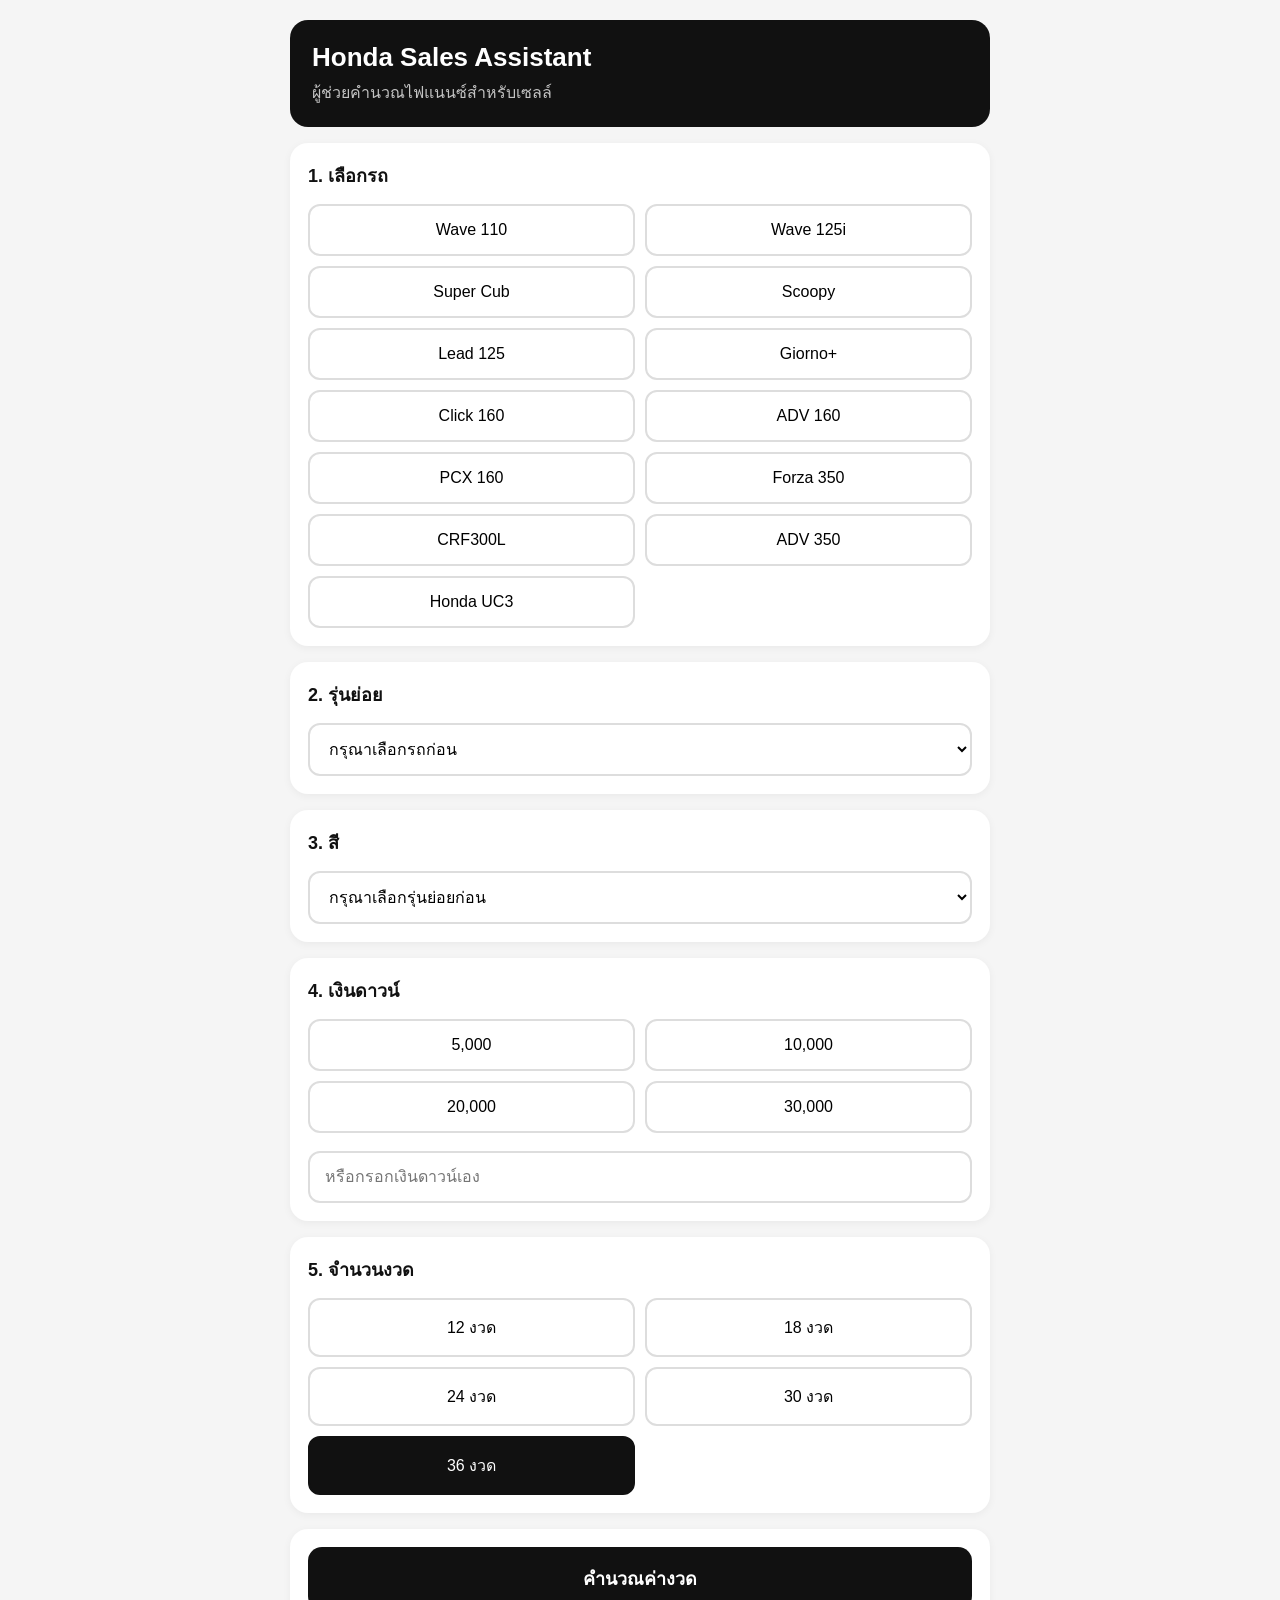
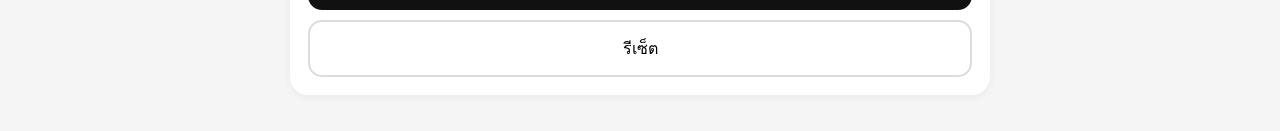
==== commit a677adb2: "Update car options in index.html" ====
--- a/index.html
+++ b/index.html
@@ -54,9 +54,9 @@
 
       <button
         class="option car-option"
-        onclick="selectCar('Wave 110i', this)"
-      >
-        Wave 110i
+        onclick="selectCar('Wave 110', this)"
+      >
+        Wave 110
       </button>
 
 
@@ -102,9 +102,9 @@
 
       <button
         class="option car-option"
-        onclick="selectCar('Click 125', this)"
-      >
-        Click 125
+        onclick="selectCar('Click 160', this)"
+      >
+        Click 160
       </button>
 
 
--- a/style.css
+++ b/style.css
@@ -1,826 +1,146 @@
-/* =========================================================
-   HONDA FINANCE CALCULATOR
-   style.css
-   Mobile + iPad Responsive
-   ========================================================= */
-
 * {
   box-sizing: border-box;
-  margin: 0;
-  padding: 0;
 }
 
-:root {
-  --primary: #e60012;
-  --primary-dark: #b8000e;
-  --background: #f4f5f7;
-  --card: #ffffff;
-  --text: #1f2937;
-  --muted: #6b7280;
-  --border: #e5e7eb;
-  --success: #15803d;
-  --warning: #d97706;
-  --danger: #dc2626;
-  --radius: 14px;
-  --shadow: 0 4px 18px rgba(0, 0, 0, 0.07);
+body {
+  margin: 0;
+  padding: 20px;
+  background: #f5f5f5;
+  font-family: Arial, sans-serif;
+  color: #111;
 }
 
-/* =========================
-   BODY
-   ========================= */
-
-body {
-  font-family:
-    -apple-system,
-    BlinkMacSystemFont,
-    "Segoe UI",
-    "Noto Sans Thai",
-    Arial,
-    sans-serif;
-
-  background: var(--background);
-  color: var(--text);
-  line-height: 1.5;
-
-  min-height: 100vh;
+.container {
+  max-width: 700px;
+  margin: 0 auto;
 }
 
-/* =========================
-   MAIN CONTAINER
-   ========================= */
-
-.container,
-.app,
-.main-container {
-  width: 100%;
-  max-width: 760px;
-  margin: 0 auto;
-  padding: 16px;
-}
-
-/* =========================
-   HEADER
-   ========================= */
-
-header,
 .header {
-  background: var(--primary);
-  color: #fff;
-  padding: 18px 16px;
-  text-align: center;
-
-  box-shadow: 0 2px 8px rgba(0, 0, 0, 0.12);
-}
-
-header h1,
-.header h1 {
-  font-size: 22px;
-  font-weight: 800;
-}
-
-header p,
-.header p {
-  margin-top: 3px;
-  font-size: 13px;
-  opacity: 0.9;
-}
-
-/* =========================
-   CARD
-   ========================= */
-
-.card,
-.form-card,
-.result-card,
-.section {
-  background: var(--card);
-  border-radius: var(--radius);
-  padding: 18px;
-  margin-bottom: 14px;
-  box-shadow: var(--shadow);
-}
-
-.card h2,
-.form-card h2,
-.result-card h2,
-.section h2 {
-  font-size: 18px;
-  font-weight: 800;
+  background: #111;
+  color: white;
+  padding: 22px;
+  border-radius: 18px;
   margin-bottom: 16px;
 }
 
-/* =========================
-   FORM GROUP
-   ========================= */
-
-.form-group,
-.input-group {
-  margin-bottom: 15px;
+.header h1 {
+  margin: 0;
+  font-size: 26px;
 }
 
-label {
-  display: block;
-  font-size: 14px;
-  font-weight: 700;
-  margin-bottom: 7px;
-  color: var(--text);
+.header p {
+  margin: 7px 0 0;
+  opacity: 0.75;
 }
 
-/* =========================
-   INPUT / SELECT
-   ========================= */
-
-input,
-select {
-  width: 100%;
-  height: 48px;
-
-  padding: 0 13px;
-
-  border: 1px solid var(--border);
-  border-radius: 10px;
-
-  background: #fff;
-  color: var(--text);
-
-  font-size: 16px;
-  font-family: inherit;
-
-  outline: none;
-
-  transition:
-    border-color 0.2s,
-    box-shadow 0.2s;
+.card {
+  background: white;
+  padding: 18px;
+  border-radius: 18px;
+  margin-bottom: 16px;
+  box-shadow: 0 2px 8px rgba(0,0,0,0.05);
 }
 
-input:focus,
-select:focus {
-  border-color: var(--primary);
-
-  box-shadow:
-    0 0 0 3px rgba(230, 0, 18, 0.1);
+.section-title {
+  font-size: 18px;
+  font-weight: bold;
+  margin-bottom: 14px;
 }
 
-input::placeholder {
-  color: #9ca3af;
+.grid {
+  display: grid;
+  grid-template-columns: repeat(2, 1fr);
+  gap: 10px;
 }
 
-/* =========================
-   PRICE DISPLAY
-   ========================= */
-
-.price-box {
-  background: #f8f9fa;
-  border: 1px solid var(--border);
+.option {
+  width: 100%;
+  padding: 15px 10px;
+  background: white;
+  border: 2px solid #ddd;
   border-radius: 12px;
-  padding: 14px;
-  margin-bottom: 15px;
-}
-
-.price-row {
-  display: flex;
-  justify-content: space-between;
-  align-items: center;
-
-  gap: 12px;
-
-  padding: 6px 0;
-}
-
-.price-row span:first-child {
-  color: var(--muted);
-  font-size: 14px;
-}
-
-.price-row span:last-child {
   font-size: 16px;
-  font-weight: 800;
-  text-align: right;
-}
-
-/* =========================
-   DOWN PAYMENT OPTIONS
-   ========================= */
-
-.option-group {
-  display: grid;
-  grid-template-columns: repeat(3, 1fr);
-  gap: 8px;
-}
-
-.option-btn,
-.down-btn,
-.term-btn {
-  min-height: 46px;
-
-  border: 1px solid var(--border);
-  border-radius: 10px;
-
-  background: #fff;
-  color: var(--text);
-
-  font-family: inherit;
-  font-size: 15px;
-  font-weight: 700;
-
-  cursor: pointer;
-
-  transition:
-    background 0.15s,
-    color 0.15s,
-    border-color 0.15s,
-    transform 0.1s;
-}
-
-.option-btn:active,
-.down-btn:active,
-.term-btn:active {
-  transform: scale(0.97);
-}
-
-.option-btn:hover,
-.down-btn:hover,
-.term-btn:hover {
-  border-color: var(--primary);
-}
-
-/* selected */
-
-.option-btn.active,
-.down-btn.active,
-.term-btn.active,
-.option-btn.selected,
-.down-btn.selected,
-.term-btn.selected {
-  background: var(--primary);
-  border-color: var(--primary);
-  color: #fff;
-}
-
-/* =========================
-   DOWN GROUP
-   ========================= */
-
-.down-group {
-  display: grid;
-  grid-template-columns: repeat(4, 1fr);
-  gap: 8px;
-}
-
-.down-group button {
-  min-height: 46px;
-
-  border: 1px solid var(--border);
-  border-radius: 10px;
-
-  background: #fff;
-
-  font-family: inherit;
-  font-size: 14px;
-  font-weight: 700;
-
   cursor: pointer;
 }
 
-.down-group button.active {
-  background: var(--primary);
-  color: #fff;
-  border-color: var(--primary);
+.option.selected {
+  background: #111;
+  color: white;
+  border-color: #111;
 }
 
-/* =========================
-   CUSTOM DOWN INPUT
-   ========================= */
-
-.custom-down {
-  margin-top: 9px;
+select,
+input {
+  width: 100%;
+  padding: 15px;
+  border: 2px solid #ddd;
+  border-radius: 12px;
+  background: white;
+  font-size: 16px;
 }
 
-.custom-down input {
-  height: 48px;
+.calculate {
+  width: 100%;
+  padding: 17px;
+  border: none;
+  border-radius: 14px;
+  background: #111;
+  color: white;
+  font-size: 18px;
+  font-weight: bold;
 }
 
-/* =========================
-   MINIMUM DOWN MESSAGE
-   ========================= */
-
-.minimum-down {
-  margin-top: 8px;
-
-  padding: 10px 12px;
-
-  border-radius: 9px;
-
-  background: #fff7ed;
-  color: var(--warning);
-
-  font-size: 13px;
-  font-weight: 700;
+.reset {
+  width: 100%;
+  padding: 14px;
+  border: 2px solid #ddd;
+  border-radius: 14px;
+  background: white;
+  font-size: 16px;
+  margin-top: 10px;
 }
 
-.minimum-down.valid {
-  background: #f0fdf4;
-  color: var(--success);
+.result {
+  background: #111;
+  color: white;
+  padding: 20px;
+  border-radius: 18px;
+  margin-top: 16px;
 }
 
-.minimum-down.invalid {
-  background: #fef2f2;
-  color: var(--danger);
+.result h2 {
+  margin-top: 0;
 }
 
-/* =========================
-   INSTALLMENT TERMS
-   ========================= */
-
-.term-group {
-  display: grid;
-  grid-template-columns: repeat(5, 1fr);
-  gap: 7px;
+.row {
+  display: flex;
+  justify-content: space-between;
+  padding: 8px 0;
+  border-bottom: 1px solid #333;
 }
 
-.term-btn {
-  min-height: 48px;
+.highlight {
+  font-size: 26px;
+  font-weight: bold;
+  margin-top: 15px;
 }
 
-.term-btn small {
-  display: block;
-  font-size: 10px;
-  font-weight: 500;
-  opacity: 0.8;
+.small {
+  color: #777;
+  font-size: 14px;
+  margin-top: 8px;
 }
 
-/* =========================
-   BUTTONS
-   ========================= */
-
-button {
-  font-family: inherit;
-}
-
-.calculate-btn,
-#calculateBtn,
-.btn-calculate {
-  width: 100%;
-  min-height: 54px;
-
-  border: none;
-  border-radius: 12px;
-
-  background: var(--primary);
-  color: #fff;
-
-  font-size: 18px;
-  font-weight: 800;
-
-  cursor: pointer;
-
-  box-shadow:
-    0 4px 10px rgba(230, 0, 18, 0.2);
-
-  transition:
-    background 0.15s,
-    transform 0.1s,
-    box-shadow 0.15s;
-}
-
-.calculate-btn:hover,
-#calculateBtn:hover,
-.btn-calculate:hover {
-  background: var(--primary-dark);
-}
-
-.calculate-btn:active,
-#calculateBtn:active,
-.btn-calculate:active {
-  transform: scale(0.98);
-  box-shadow: none;
-}
-
-/* =========================
-   COMPARE BUTTON
-   ========================= */
-
-.compare-btn,
-#compareBtn,
-.btn-compare {
-  width: 100%;
-  min-height: 50px;
-
-  margin-top: 10px;
-
-  border: 2px solid var(--primary);
-  border-radius: 12px;
-
-  background: #fff;
-  color: var(--primary);
-
-  font-size: 16px;
-  font-weight: 800;
-
-  cursor: pointer;
-
-  transition:
-    background 0.15s,
-    color 0.15s;
-}
-
-.compare-btn:hover,
-#compareBtn:hover,
-.btn-compare:hover {
-  background: var(--primary);
-  color: #fff;
-}
-
-/* =========================
-   RESULT CARD
-   ========================= */
-
-.result-card {
-  border-top: 4px solid var(--primary);
-}
-
-.result-title {
-  text-align: center;
-  font-size: 18px;
-  font-weight: 800;
-
-  margin-bottom: 15px;
-}
-
-/* =========================
-   RESULT ROW
-   ========================= */
-
-.result-row {
-  display: flex;
-  justify-content: space-between;
-  align-items: center;
-
-  padding: 9px 0;
-
-  border-bottom: 1px solid #f0f0f0;
-
-  gap: 15px;
-}
-
-.result-row:last-child {
-  border-bottom: none;
-}
-
-.result-row .label {
-  color: var(--muted);
-  font-size: 14px;
-}
-
-.result-row .value {
-  font-size: 16px;
-  font-weight: 800;
-  text-align: right;
-}
-
-/* =========================
-   FINANCED AMOUNT
-   ========================= */
-
-.financed-amount {
-  background: #f8f9fa;
-
-  padding: 13px;
-
-  border-radius: 10px;
-
-  margin: 8px 0;
-}
-
-.financed-amount .value {
-  font-size: 18px;
-}
-
-/* =========================
-   MONTHLY PAYMENT - MAIN
-   ========================= */
-
-.monthly-result {
-  margin-top: 15px;
-
-  padding: 18px 14px;
-
-  border-radius: 14px;
-
-  background: #fff5f5;
-
-  text-align: center;
-
-  border: 1px solid rgba(230, 0, 18, 0.12);
-}
-
-.monthly-result .term {
-  font-size: 14px;
-  color: var(--muted);
-  font-weight: 700;
-}
-
-.monthly-result .monthly {
-  margin-top: 3px;
-
-  font-size: 32px;
-  line-height: 1.2;
-
-  font-weight: 900;
-
-  color: var(--primary);
-}
-
-.monthly-result .per-month {
-  font-size: 13px;
-  color: var(--muted);
-}
-
-/* =========================
-   COMPARE TABLE
-   ========================= */
-
-.compare-container {
-  margin-top: 14px;
-
-  background: #fff;
-
-  border-radius: var(--radius);
-
-  box-shadow: var(--shadow);
-
-  overflow: hidden;
-}
-
-.compare-container h3 {
-  padding: 15px 16px;
-
-  font-size: 17px;
-  font-weight: 800;
-}
-
-.compare-table {
-  width: 100%;
-
-  border-collapse: collapse;
-
-  font-size: 15px;
-}
-
-.compare-table th {
-  background: #f8f9fa;
-
-  padding: 11px 10px;
-
-  text-align: left;
-
-  font-weight: 800;
-}
-
-.compare-table td {
-  padding: 12px 10px;
-
-  border-top: 1px solid var(--border);
-}
-
-.compare-table td:last-child,
-.compare-table th:last-child {
-  text-align: right;
-}
-
-.compare-table tr.active {
-  background: #fff5f5;
-
-  color: var(--primary);
-
-  font-weight: 800;
-}
-
-/* =========================
-   ERROR / WARNING
-   ========================= */
-
-.error,
-.error-message {
-  margin-top: 8px;
-
-  padding: 10px 12px;
-
-  border-radius: 9px;
-
-  background: #fef2f2;
-
-  color: var(--danger);
-
-  font-size: 13px;
-
-  font-weight: 700;
-}
-
-.success,
-.success-message {
-  margin-top: 8px;
-
-  padding: 10px 12px;
-
-  border-radius: 9px;
-
-  background: #f0fdf4;
-
-  color: var(--success);
-
-  font-size: 13px;
-
-  font-weight: 700;
-}
-
-/* =========================
-   DISABLED
-   ========================= */
-
-button:disabled,
-input:disabled,
-select:disabled {
-  opacity: 0.5;
-  cursor: not-allowed;
-}
-
-/* =========================
-   HIDDEN
-   ========================= */
-
-.hidden {
-  display: none !important;
-}
-
-/* =========================
-   IPAD / TABLET
-   ========================= */
-
-@media (min-width: 600px) {
-
-  .container,
-  .app,
-  .main-container {
-    max-width: 820px;
-    padding: 24px;
+@media (max-width: 480px) {
+  body {
+    padding: 12px;
   }
 
-  header,
-  .header {
-    padding: 22px;
+  .grid {
+    grid-template-columns: 1fr 1fr;
   }
 
-  header h1,
   .header h1 {
-    font-size: 26px;
-  }
-
-  .card,
-  .form-card,
-  .result-card,
-  .section {
-    padding: 22px;
-  }
-
-  .form-grid {
-    display: grid;
-    grid-template-columns: 1fr 1fr;
-    gap: 14px;
-  }
-
-  .form-grid .form-group {
-    margin-bottom: 0;
-  }
-
-  .monthly-result .monthly {
-    font-size: 38px;
+    font-size: 22px;
   }
 }
-
-/* =========================
-   IPAD LANDSCAPE
-   ========================= */
-
-@media (min-width: 900px) {
-
-  .container,
-  .app,
-  .main-container {
-    max-width: 900px;
-  }
-
-  .calculator-grid {
-    display: grid;
-    grid-template-columns: 1fr 1fr;
-    gap: 16px;
-
-    align-items: start;
-  }
-
-  .result-card {
-    position: sticky;
-    top: 16px;
-  }
-}
-
-/* =========================
-   SMALL MOBILE
-   ========================= */
-
-@media (max-width: 380px) {
-
-  .container,
-  .app,
-  .main-container {
-    padding: 10px;
-  }
-
-  .card,
-  .form-card,
-  .result-card,
-  .section {
-    padding: 14px;
-  }
-
-  .option-group {
-    grid-template-columns: repeat(2, 1fr);
-  }
-
-  .down-group {
-    grid-template-columns: repeat(2, 1fr);
-  }
-
-  .term-group {
-    grid-template-columns: repeat(3, 1fr);
-  }
-
-  .monthly-result .monthly {
-    font-size: 28px;
-  }
-}
-
-/* =========================
-   SAFE AREA - iPHONE
-   ========================= */
-
-@supports (padding: max(0px)) {
-
-  body {
-    padding-bottom: max(10px, env(safe-area-inset-bottom));
-  }
-
-  header,
-  .header {
-    padding-top: max(18px, env(safe-area-inset-top));
-  }
-}
-
-/* =========================
-   TOUCH DEVICE
-   ========================= */
-
-@media (hover: none) {
-
-  button {
-    -webkit-tap-highlight-color: transparent;
-  }
-
-  input,
-  select,
-  button {
-    touch-action: manipulation;
-  }
-}
-
-/* =========================
-   PRINT
-   ========================= */
-
-@media print {
-
-  body {
-    background: #fff;
-  }
-
-  header,
-  .header {
-    box-shadow: none;
-  }
-
-  .calculate-btn,
-  #calculateBtn,
-  .btn-calculate,
-  .compare-btn,
-  #compareBtn,
-  .btn-compare {
-    display: none;
-  }
-
-  .card,
-  .form-card,
-  .result-card {
-    box-shadow: none;
-    border: 1px solid #ddd;
-  }
-}
